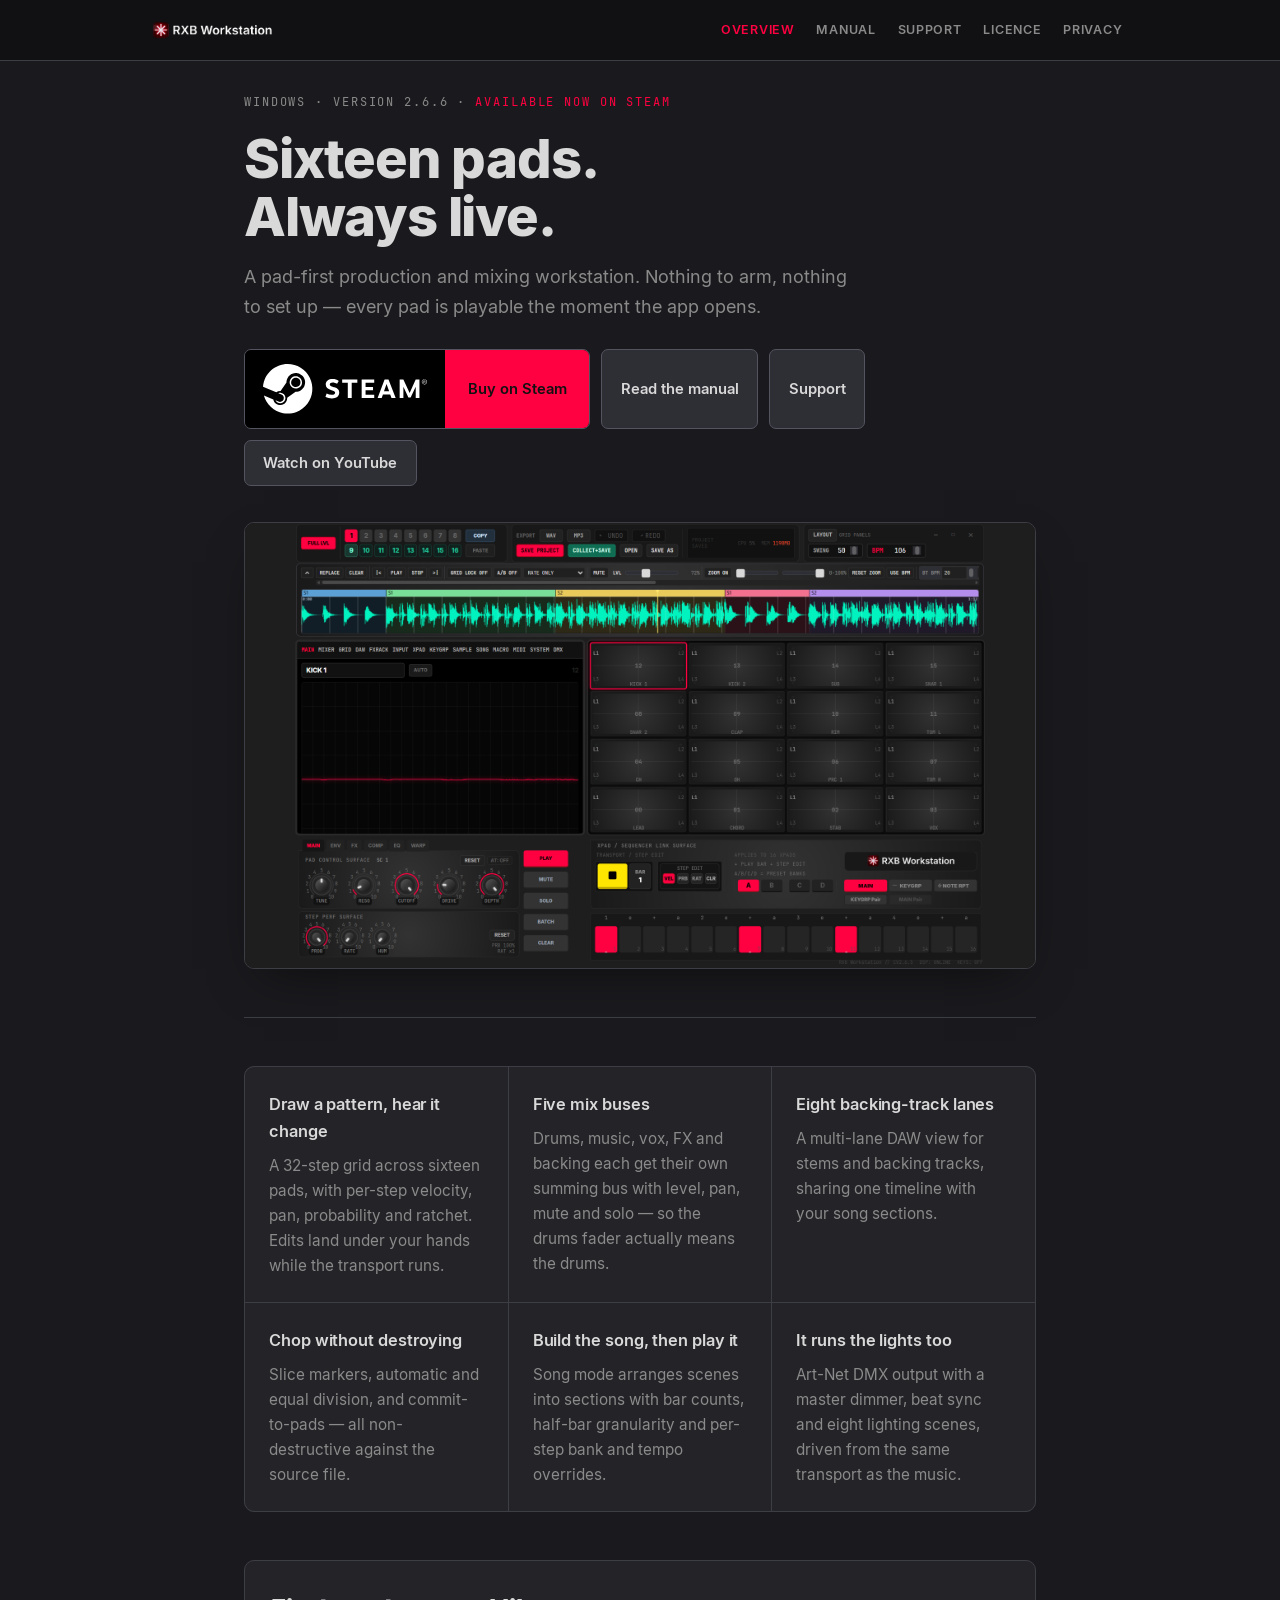
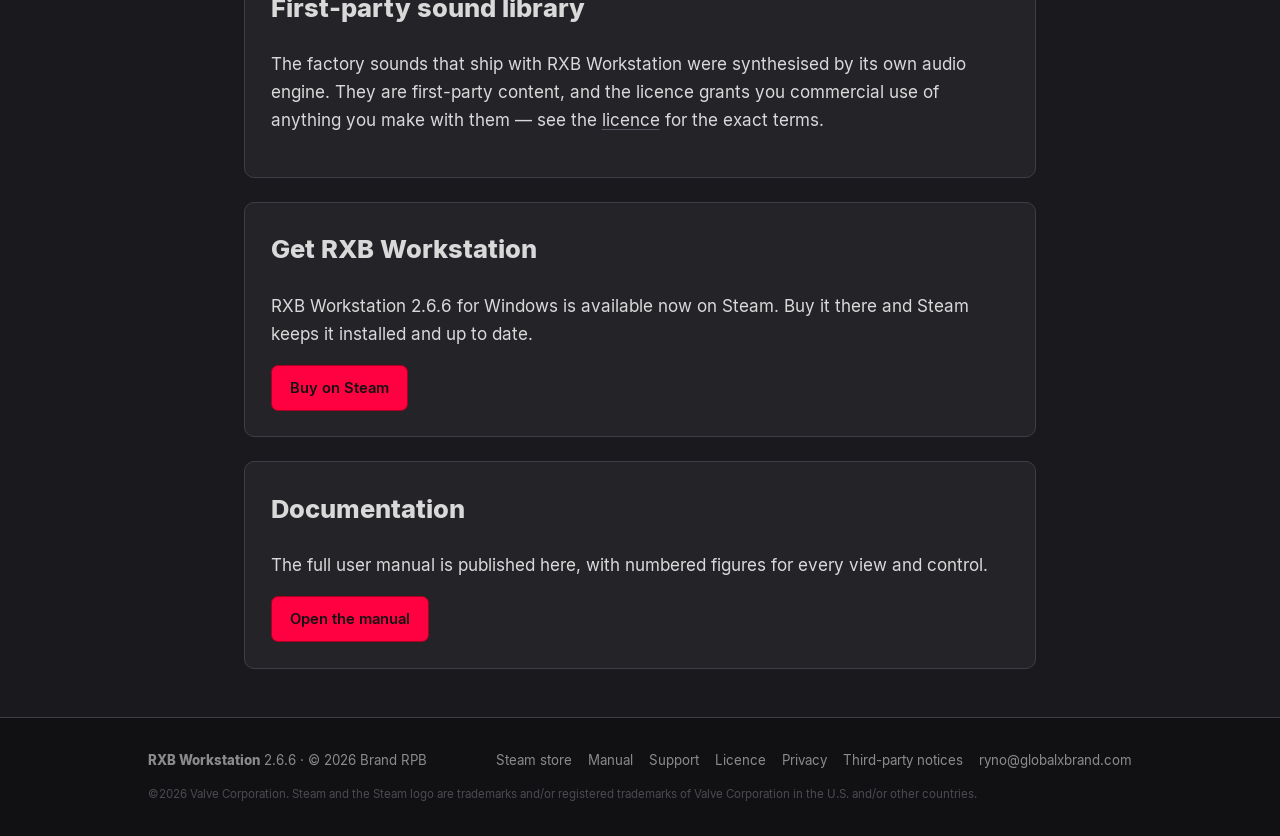
==== index.html @ 35fb04b2 "Add YouTube video link to homepage" ====
<!doctype html>
<html lang="en">
<head>
<meta charset="utf-8">
<meta name="viewport" content="width=device-width, initial-scale=1">
<title>RXB Workstation - pad-first beat production, mixing and performance</title>
<meta name="description" content="RXB Workstation is a pad-first production and mixing workstation for Windows: sixteen live pads, five mix buses, eight backing-track lanes, song mode and Art-Net lighting.">
<meta name="color-scheme" content="dark">
<meta property="og:title" content="RXB Workstation - pad-first beat production, mixing and performance">
<meta property="og:description" content="RXB Workstation is a pad-first production and mixing workstation for Windows: sixteen live pads, five mix buses, eight backing-track lanes, song mode and Art-Net lighting.">
<meta property="og:type" content="website">
<link rel="icon" href="assets/img/icon.png">
<link rel="stylesheet" href="assets/css/site.css?v=4541f39d7f">
</head>
<body>
<a class="skip" href="#main">Skip to content</a>
<header class="site-head">
  <div class="wrap head-inner">
    <a class="brand" href="./">
      <img src="assets/img/logo-white.png" alt="RXB Workstation" height="26">
    </a>
    <nav class="site-nav" aria-label="Main"><a href="./" class="is-active">Overview</a><a href="manual/">Manual</a><a href="support/">Support</a><a href="eula/">Licence</a><a href="privacy/">Privacy</a></nav>
  </div>
</header>
<main id="main" class="wrap">


<section class="hero">
  <p class="kicker">Windows &middot; Version 2.6.6 &middot; <a href="https://store.steampowered.com/app/5157640/RXB_Workstation/">Available now on Steam</a></p>
  <h1>Sixteen pads.<br>Always live.</h1>
  <p class="lede">A pad-first production and mixing workstation. Nothing to arm, nothing to set up &mdash; every pad is playable the moment the app opens.</p>
  <p class="cta-row">
    <a class="steam-buy" href="https://store.steampowered.com/app/5157640/RXB_Workstation/">
      <span class="steam-buy__logo"><img src="assets/img/steam-logo-white.svg" width="164" height="50" alt=""></span>
      <span class="steam-buy__label">Buy on Steam</span>
    </a>
    <a class="btn" href="manual/">Read the manual</a>
    <a class="btn" href="support/">Support</a>
    <a class="btn" href="https://youtu.be/3pBZtnB1dpY">Watch on YouTube</a>
  </p>
  <p class="hero-shot">
    <img src="assets/img/hero.png" width="1920" height="1080" loading="eager"
      alt="The full RXB Workstation workspace with a project loaded and the transport running: a backing-track waveform with coloured song-section bands, the 4x4 pad grid, the pad control surface, and the 16-step sequencer strip.">
  </p>
</section>

<section class="grid-3">
  <article>
    <h2>Draw a pattern, hear it change</h2>
    <p>A 32-step grid across sixteen pads, with per-step velocity, pan, probability and ratchet. Edits land under your hands while the transport runs.</p>
  </article>
  <article>
    <h2>Five mix buses</h2>
    <p>Drums, music, vox, FX and backing each get their own summing bus with level, pan, mute and solo &mdash; so the drums fader actually means the drums.</p>
  </article>
  <article>
    <h2>Eight backing-track lanes</h2>
    <p>A multi-lane DAW view for stems and backing tracks, sharing one timeline with your song sections.</p>
  </article>
  <article>
    <h2>Chop without destroying</h2>
    <p>Slice markers, automatic and equal division, and commit-to-pads &mdash; all non-destructive against the source file.</p>
  </article>
  <article>
    <h2>Build the song, then play it</h2>
    <p>Song mode arranges scenes into sections with bar counts, half-bar granularity and per-step bank and tempo overrides.</p>
  </article>
  <article>
    <h2>It runs the lights too</h2>
    <p>Art-Net DMX output with a master dimmer, beat sync and eight lighting scenes, driven from the same transport as the music.</p>
  </article>
</section>

<section class="panel">
  <h2>First-party sound library</h2>
  <p>The factory sounds that ship with RXB Workstation were synthesised by its own audio engine. They are first-party content, and the licence grants you commercial use of anything you make with them &mdash; see the <a href="eula/">licence</a> for the exact terms.</p>
</section>

<section class="panel panel--buy">
  <h2>Get RXB Workstation</h2>
  <p>RXB Workstation 2.6.6 for Windows is available now on Steam. Buy it there and Steam keeps it installed and up to date.</p>
  <p class="cta-row"><a class="btn btn--primary" href="https://store.steampowered.com/app/5157640/RXB_Workstation/">Buy on Steam</a></p>
</section>

<section class="panel">
  <h2>Documentation</h2>
  <p>The full user manual is published here, with numbered figures for every view and control.</p>
  <p class="cta-row"><a class="btn btn--primary" href="manual/">Open the manual</a></p>
</section>

</main>
<footer class="site-foot">
  <div class="wrap foot-inner">
    <p><strong>RXB Workstation</strong> 2.6.6 &middot; &copy; 2026 Brand RPB</p>
    <nav aria-label="Footer">
      <a href="https://store.steampowered.com/app/5157640/RXB_Workstation/">Steam store</a>
      <a href="manual/">Manual</a>
      <a href="support/">Support</a>
      <a href="eula/">Licence</a>
      <a href="privacy/">Privacy</a>
      <a href="licenses/">Third-party notices</a>
      <a href="mailto:ryno@globalxbrand.com">ryno@globalxbrand.com</a>
    </nav>
    <p class="foot-legal">&copy;2026 Valve Corporation. Steam and the Steam logo are trademarks and/or registered trademarks of Valve Corporation in the U.S. and/or other countries.</p>
  </div>
</footer>
</body>
</html>
---- assets/css/site.css ----
/* RXB Workstation - site styles.
   Colour tokens and type stack are taken from BRAND_GUIDELINES.md. Semantic
   accents (transport yellow, KEYGRP mint) are deliberately NOT used here: the
   guidelines reserve them for specific in-app meanings, and using them as web
   decoration would break that discipline. */

@font-face{font-family:'Inter';src:url('../fonts/Inter-Regular.ttf') format('truetype');font-weight:400;font-display:swap}
@font-face{font-family:'Inter';src:url('../fonts/Inter-SemiBold.ttf') format('truetype');font-weight:600;font-display:swap}
@font-face{font-family:'Inter';src:url('../fonts/Inter-ExtraBold.ttf') format('truetype');font-weight:800;font-display:swap}
@font-face{font-family:'JetBrains Mono';src:url('../fonts/JetBrainsMono-Regular.ttf') format('truetype');font-weight:400;font-display:swap}

:root{
  --accent:#FF0040; --accent-dim:#AA0020;
  --nav:#111113; --base:#1A1A1E; --panel:#232328; --widget:#2E2E35; --hover:#3A3A42;
  --text:#D9D9D9; --text-2:#8A8A8A; --text-off:#4A4A52; --on-accent:#111113;
  --line:#3D3D45; --line-strong:#545460;
  --ui:'Inter',-apple-system,BlinkMacSystemFont,'Segoe UI',Roboto,Helvetica,Arial,sans-serif;
  --mono:'JetBrains Mono','Cascadia Code','Fira Code','SF Mono',Menlo,Consolas,'Liberation Mono','Courier New',monospace;
  --maxw:52rem;
}
*{box-sizing:border-box}
html{-webkit-text-size-adjust:100%}
body{margin:0;background:var(--base);color:var(--text);font-family:var(--ui);
  font-size:17px;line-height:1.65;overflow-wrap:break-word}
img{max-width:100%;height:auto}
a{color:var(--text);text-decoration-color:var(--line-strong);text-underline-offset:3px}
a:hover{color:#fff;text-decoration-color:var(--accent)}
code{font-family:var(--mono);font-size:.88em;background:var(--widget);
  border:1px solid var(--line);border-radius:4px;padding:.08em .34em;
  overflow-wrap:anywhere}
pre{background:var(--nav);border:1px solid var(--line);border-radius:8px;
  padding:1rem;overflow-x:auto}
pre code{background:none;border:0;padding:0;font-size:.82em;line-height:1.55}
pre.plain{white-space:pre-wrap;font-family:var(--mono);font-size:.78rem;color:var(--text-2)}
hr{border:0;border-top:1px solid var(--line);margin:2.5rem 0}
blockquote{margin:1.25rem 0;padding:.35rem 0 .35rem 1.1rem;border-left:3px solid var(--line-strong);color:var(--text-2)}
.skip{position:absolute;left:-9999px}
.skip:focus{left:1rem;top:1rem;background:var(--accent);color:var(--on-accent);padding:.6rem 1rem;z-index:20;border-radius:6px}
.muted{color:var(--text-2)}

.wrap{max-width:var(--maxw);margin:0 auto;padding:0 1.25rem}
.wrap--wide{max-width:64rem}

/* header */
.site-head{position:sticky;top:0;z-index:10;background:var(--nav);
  border-bottom:1px solid var(--line)}
.head-inner{display:flex;align-items:center;justify-content:space-between;
  gap:1rem;min-height:60px;max-width:64rem}
.brand{display:flex;align-items:center;text-decoration:none;flex:0 0 auto}
/* The generic img{height:auto} rule above outranks the HTML height
   attribute, so the wordmark must be sized in CSS or it renders at its
   natural width and pushes the nav into a column. */
.brand img{display:block;height:26px;width:auto;max-width:none}
.site-nav{display:flex;flex-wrap:wrap;gap:.15rem}
.site-nav a{font-size:.78rem;font-weight:600;letter-spacing:.06em;
  text-transform:uppercase;color:var(--text-2);text-decoration:none;
  padding:.45rem .6rem;border-radius:5px}
.site-nav a:hover{color:var(--text);background:var(--widget)}
.site-nav a.is-active{color:var(--accent)}

main{padding:2.5rem 0 4rem}

/* hero */
.hero{padding:2rem 0 3rem;border-bottom:1px solid var(--line);margin-bottom:3rem}
.kicker a{color:var(--accent);text-decoration:none}
.kicker a:hover{text-decoration:underline}
.kicker{font-family:var(--mono);font-size:.74rem;letter-spacing:.16em;
  text-transform:uppercase;color:var(--text-2);margin:0 0 1rem}
h1{font-weight:800;letter-spacing:-.022em;line-height:1.08;margin:0 0 1rem;
  font-size:clamp(2.1rem,6vw,3.4rem)}
.lede{font-size:1.12rem;color:var(--text-2);max-width:38rem;margin:0 0 1.75rem}
.cta-row{display:flex;flex-wrap:wrap;gap:.7rem;margin:0;align-items:stretch}
/* Buy on Steam: one link, two segments. The logo segment keeps Valve's
   minimums - 50px tall, clear space of at least the locomotive-crank
   diameter (~12.5px at this size) on every side, white on black - and the
   words sit in their own segment, outside that clear space. */
.steam-buy{display:inline-flex;align-items:stretch;border:1px solid var(--line-strong);
  border-radius:7px;overflow:hidden;text-decoration:none}
.steam-buy__logo{display:flex;align-items:center;padding:14px 18px;background:#000;line-height:0}
.steam-buy__logo img{display:block;height:50px;width:auto;max-width:none}
.steam-buy__label{display:flex;align-items:center;justify-content:center;padding:0 1.4rem;
  background:var(--accent);color:var(--on-accent);font-weight:600;font-size:.92rem}
.steam-buy:hover .steam-buy__label{background:#ff2457}
.steam-buy:hover{border-color:var(--text-2)}
.steam-buy:focus-visible{outline:2px solid var(--accent);outline-offset:2px}
.btn{display:inline-flex;align-items:center;justify-content:center;text-align:center;padding:.62rem 1.15rem;border-radius:7px;
  border:1px solid var(--line-strong);background:var(--widget);color:var(--text);
  font-weight:600;font-size:.92rem;text-decoration:none}
.btn:hover{background:var(--hover);color:#fff}
.btn--primary{background:var(--accent);border-color:var(--accent-dim);color:var(--on-accent)}
.btn--primary:hover{background:#ff2457;color:var(--on-accent)}
.hero-shot{margin:2.25rem 0 0}
.hero-shot img{display:block;width:100%;height:auto;border:1px solid var(--line);
  border-radius:10px;box-shadow:0 20px 48px -20px rgba(0,0,0,.55)}

/* cards */
.grid-3{display:grid;gap:1px;background:var(--line);border:1px solid var(--line);
  border-radius:10px;overflow:hidden;grid-template-columns:repeat(auto-fit,minmax(15rem,1fr));
  margin-bottom:3rem}
.grid-3 article{background:var(--panel);padding:1.5rem}
.grid-3 h2{font-size:1.02rem;margin:0 0 .5rem;font-weight:600;letter-spacing:-.005em}
.grid-3 p{margin:0;color:var(--text-2);font-size:.95rem}

.panel{background:var(--panel);border:1px solid var(--line);border-radius:10px;
  padding:1.6rem;margin-bottom:1.5rem}
.panel h2{margin-top:0}
.panel--contact .mail{font-family:var(--mono);font-size:1.02rem;color:var(--accent)}

/* documents */
.doc h1{font-size:clamp(1.8rem,4.6vw,2.5rem);margin-bottom:.6rem}
.doc h2{font-size:1.32rem;font-weight:600;letter-spacing:-.008em;
  margin:2.6rem 0 .8rem;padding-bottom:.4rem;border-bottom:1px solid var(--line)}
.doc h3{font-size:1.08rem;font-weight:600;margin:2rem 0 .55rem}
.doc h4{font-size:.96rem;font-weight:600;margin:1.5rem 0 .45rem;color:var(--text-2)}
.doc p,.doc li{color:var(--text)}
.doc ul,.doc ol{padding-left:1.3rem}
.doc li{margin:.3rem 0}
.doc--manual h2{color:var(--accent)}
.anchor{margin-left:.45rem;color:var(--text-off);text-decoration:none;
  font-weight:400;opacity:0;transition:opacity .12s}
h2:hover .anchor,h3:hover .anchor{opacity:1}

/* on-this-page */
.toc{background:var(--panel);border:1px solid var(--line);border-radius:10px;
  padding:1.1rem 1.3rem;margin:0 0 2.5rem}
.toc__title{font-family:var(--mono);font-size:.7rem;letter-spacing:.14em;
  text-transform:uppercase;color:var(--text-2);margin:0 0 .6rem}
.toc ol{margin:0;padding:0;list-style:none;columns:2;column-gap:2rem}
.toc li{margin:.16rem 0;font-size:.87rem;break-inside:avoid}
.toc a{color:var(--text-2);text-decoration:none}
.toc a:hover{color:var(--accent)}
@media (max-width:34rem){.toc ol{columns:1}}

/* tables */
.table-wrap{overflow-x:auto;margin:1.2rem 0;border:1px solid var(--line);border-radius:8px}
table{border-collapse:collapse;width:100%;font-size:.9rem}
th{background:var(--accent);color:var(--on-accent);text-align:left;
  padding:.6rem .8rem;font-weight:600;white-space:nowrap}
td{padding:.55rem .8rem;border-top:1px solid var(--line);vertical-align:top}
tbody tr:nth-child(even){background:rgba(255,255,255,.022)}

/* callouts */
.callout{display:grid;grid-template-columns:auto 1fr;gap:.9rem;align-items:start;
  border:1px solid var(--line);border-left-width:3px;border-radius:8px;
  background:var(--panel);padding:.95rem 1.1rem;margin:1.4rem 0}
.callout__label{font-family:var(--mono);font-size:.66rem;letter-spacing:.13em;
  text-transform:uppercase;margin:.18rem 0 0;white-space:nowrap;font-weight:700}
.callout__body p{margin:0;font-size:.95rem}
.callout--tip{border-left-color:#4CAF6E}
.callout--tip .callout__label{color:#4CAF6E}
.callout--important{border-left-color:#FF8C00}
.callout--important .callout__label{color:#FF8C00}
.callout--warning{border-left-color:var(--accent)}
.callout--warning .callout__label{color:var(--accent)}
.callout--note{border-left-color:var(--line-strong)}
.callout--note .callout__label{color:var(--text-2)}
@media (max-width:34rem){.callout{grid-template-columns:1fr;gap:.4rem}}

/* figures */
.fig{margin:1.8rem 0;padding:0}
.fig img{display:block;width:100%;border:1px solid var(--line);border-radius:8px;
  background:var(--nav)}
.fig figcaption{margin-top:.6rem;font-size:.83rem;color:var(--text-2);text-align:center}
.fig figcaption strong{color:var(--text);font-weight:600}
.fig--missing figcaption{text-align:left;color:var(--text-off);font-style:italic}

/* footer */
.site-foot{border-top:1px solid var(--line);background:var(--nav);padding:2rem 0;
  margin-top:3rem}
.foot-inner{display:flex;flex-wrap:wrap;gap:.8rem 2rem;align-items:center;
  justify-content:space-between;max-width:64rem}
.site-foot p{margin:0;font-size:.83rem;color:var(--text-2)}
.site-foot .foot-legal{flex-basis:100%;font-size:.72rem;color:var(--text-off)}
.site-foot nav{display:flex;flex-wrap:wrap;gap:1rem}
.site-foot a{font-size:.83rem;color:var(--text-2);text-decoration:none}
.site-foot a:hover{color:var(--accent)}
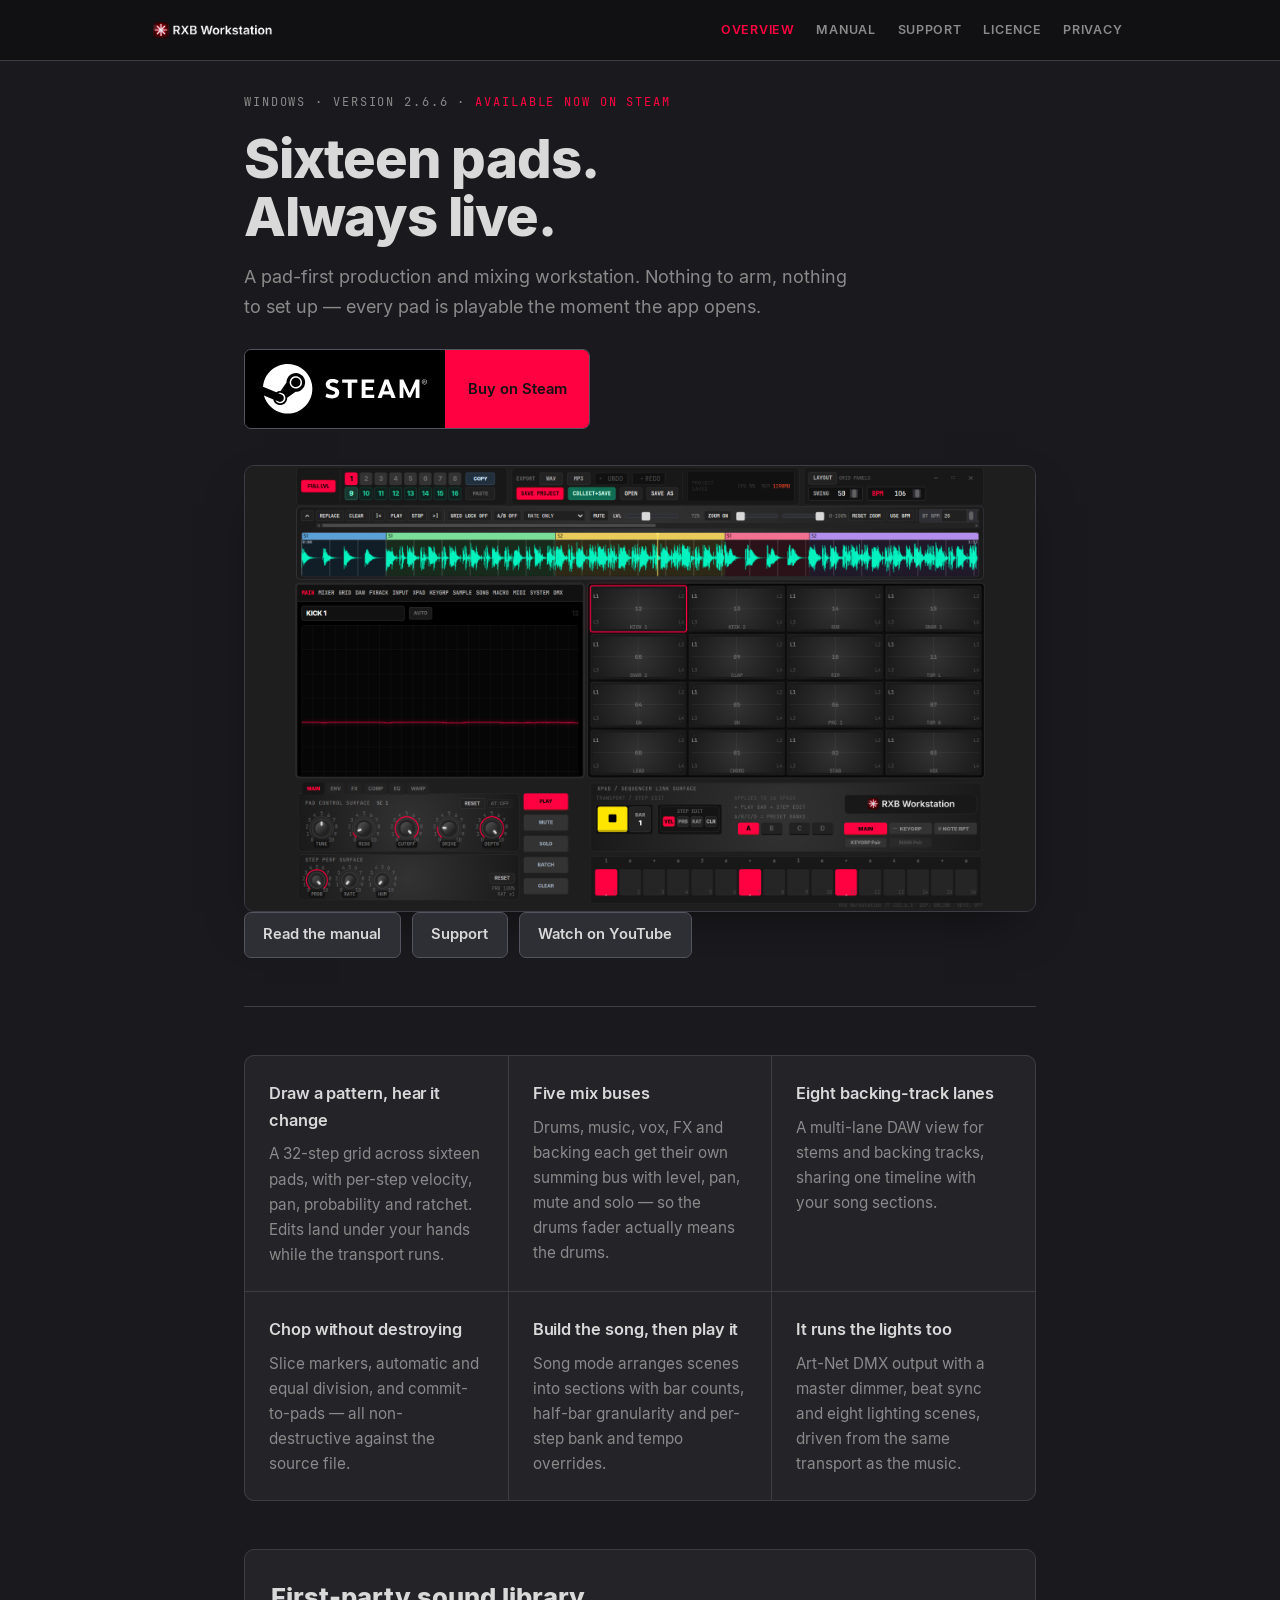
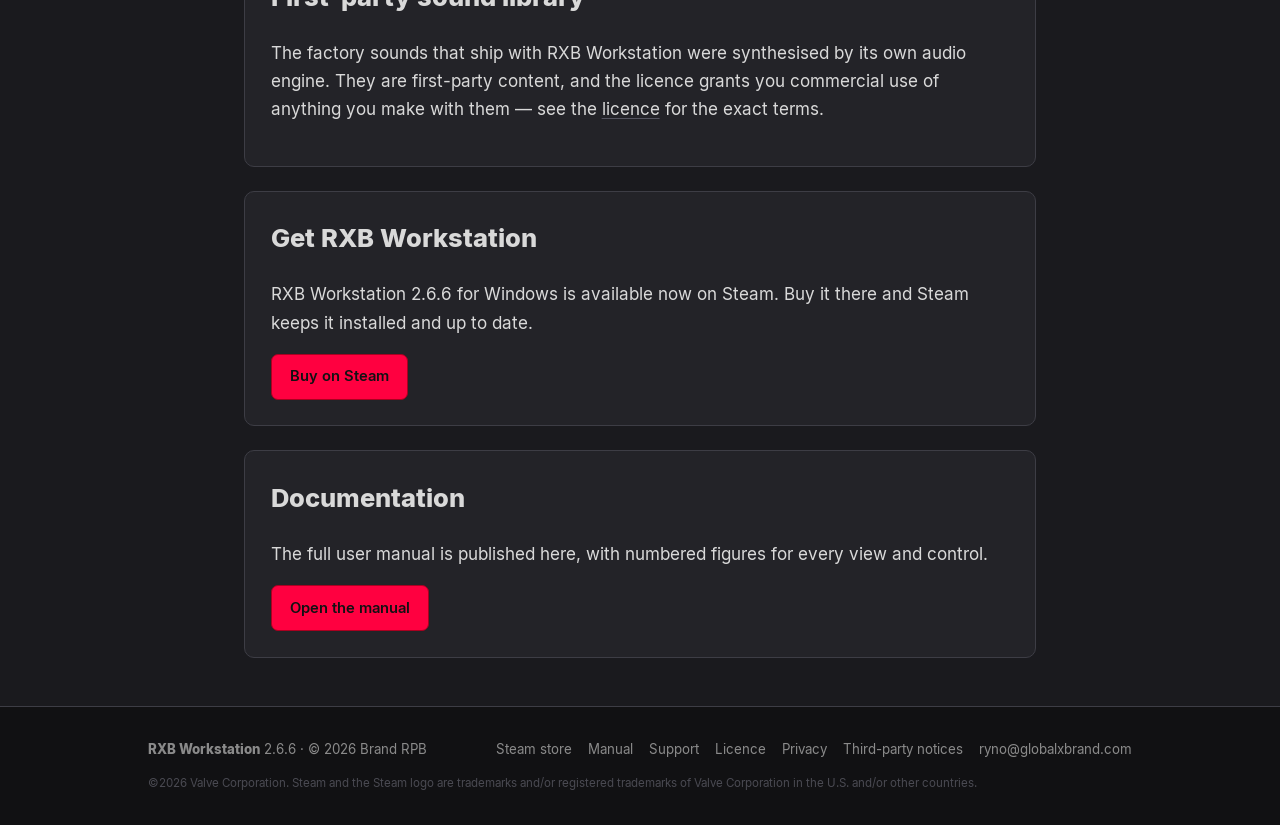
==== commit 9b126696: "Move secondary homepage buttons below hero image" ====
--- a/index.html
+++ b/index.html
@@ -34,13 +34,15 @@
       <span class="steam-buy__logo"><img src="assets/img/steam-logo-white.svg" width="164" height="50" alt=""></span>
       <span class="steam-buy__label">Buy on Steam</span>
     </a>
-    <a class="btn" href="manual/">Read the manual</a>
-    <a class="btn" href="support/">Support</a>
-    <a class="btn" href="https://youtu.be/3pBZtnB1dpY">Watch on YouTube</a>
   </p>
   <p class="hero-shot">
     <img src="assets/img/hero.png" width="1920" height="1080" loading="eager"
       alt="The full RXB Workstation workspace with a project loaded and the transport running: a backing-track waveform with coloured song-section bands, the 4x4 pad grid, the pad control surface, and the 16-step sequencer strip.">
+  </p>
+  <p class="cta-row">
+    <a class="btn" href="manual/">Read the manual</a>
+    <a class="btn" href="support/">Support</a>
+    <a class="btn" href="https://youtu.be/3pBZtnB1dpY">Watch on YouTube</a>
   </p>
 </section>
 
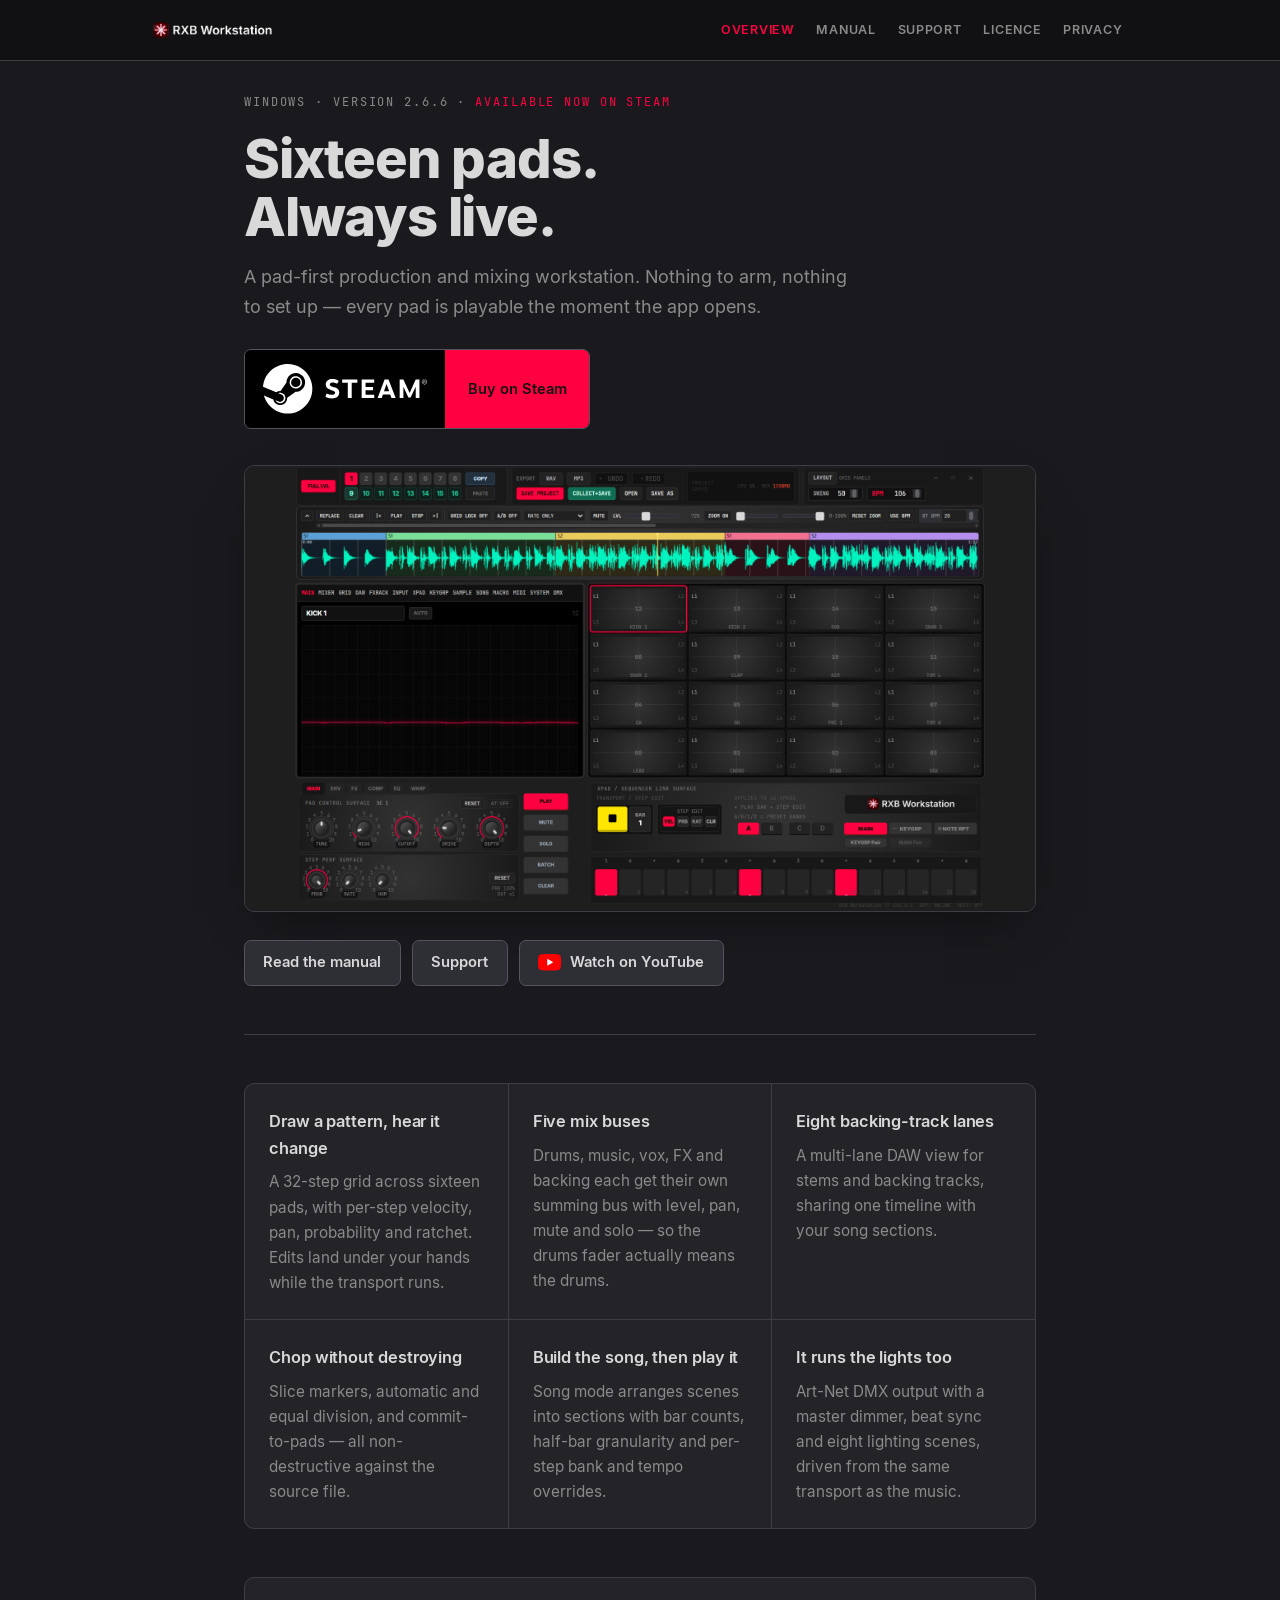
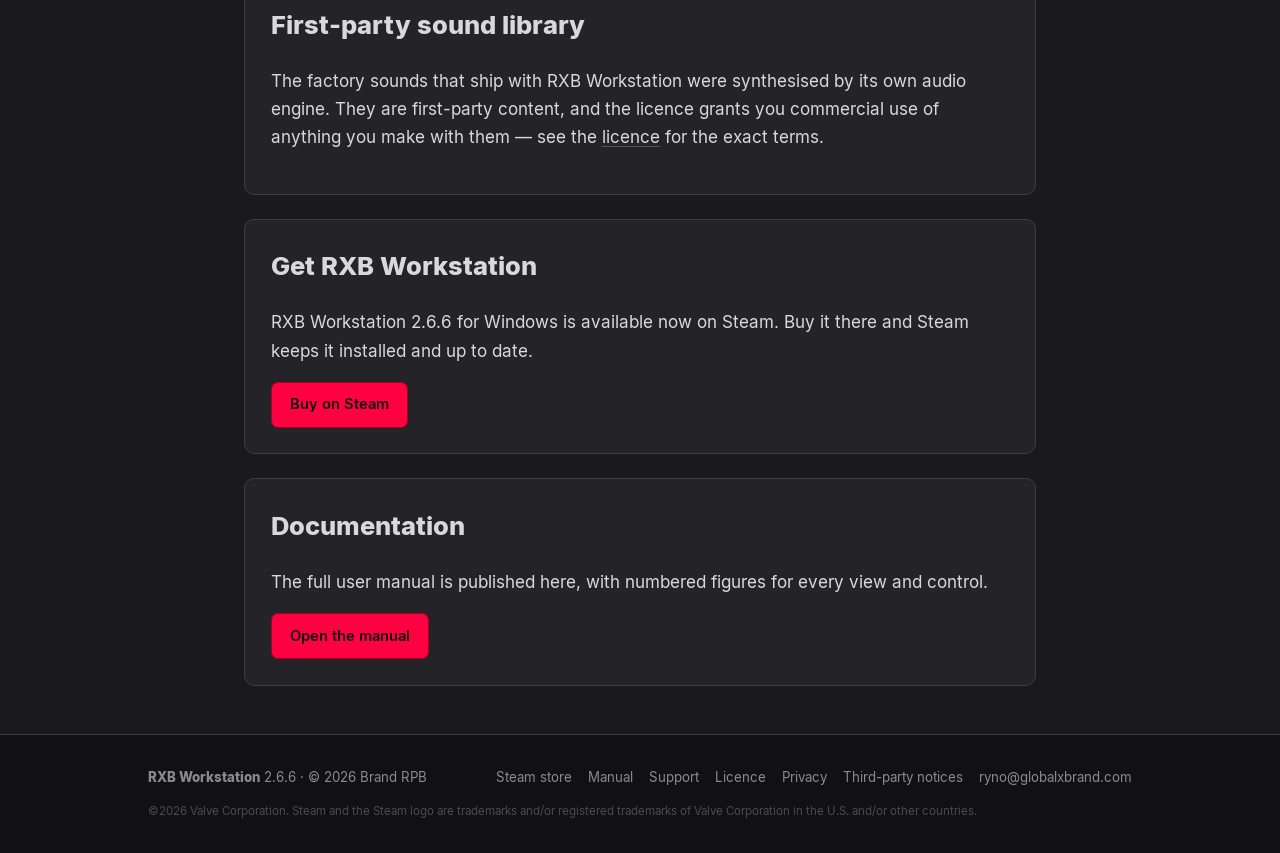
==== commit 6f2c6702: "Homepage: space buttons below hero image, add YouTube icon Add a 1.75rem gap between the hero screen" ====
--- a/index.html
+++ b/index.html
@@ -10,7 +10,7 @@
 <meta property="og:description" content="RXB Workstation is a pad-first production and mixing workstation for Windows: sixteen live pads, five mix buses, eight backing-track lanes, song mode and Art-Net lighting.">
 <meta property="og:type" content="website">
 <link rel="icon" href="assets/img/icon.png">
-<link rel="stylesheet" href="assets/css/site.css?v=4541f39d7f">
+<link rel="stylesheet" href="assets/css/site.css?v=d04a3df2ea">
 </head>
 <body>
 <a class="skip" href="#main">Skip to content</a>
@@ -42,7 +42,7 @@
   <p class="cta-row">
     <a class="btn" href="manual/">Read the manual</a>
     <a class="btn" href="support/">Support</a>
-    <a class="btn" href="https://youtu.be/3pBZtnB1dpY">Watch on YouTube</a>
+    <a class="btn btn--yt" href="https://youtu.be/3pBZtnB1dpY"><svg class="yt-icon" viewBox="0 0 28 20" width="28" height="20" aria-hidden="true" focusable="false"><path fill="#FF0000" d="M27.4 3.1A3.5 3.5 0 0 0 24.9.6C22.7 0 14 0 14 0S5.3 0 3.1.6A3.5 3.5 0 0 0 .6 3.1C0 5.3 0 10 0 10s0 4.7.6 6.9a3.5 3.5 0 0 0 2.5 2.5C5.3 20 14 20 14 20s8.7 0 10.9-.6a3.5 3.5 0 0 0 2.5-2.5C28 14.7 28 10 28 10s0-4.7-.6-6.9z"/><path fill="#fff" d="M11.2 14.3 18.5 10l-7.3-4.3z"/></svg>Watch on YouTube</a>
   </p>
 </section>
 
--- a/assets/css/site.css
+++ b/assets/css/site.css
@@ -89,7 +89,10 @@
 .btn:hover{background:var(--hover);color:#fff}
 .btn--primary{background:var(--accent);border-color:var(--accent-dim);color:var(--on-accent)}
 .btn--primary:hover{background:#ff2457;color:var(--on-accent)}
+.btn--yt{gap:.55rem}
+.yt-icon{display:block;flex:none;width:1.45rem;height:auto}
 .hero-shot{margin:2.25rem 0 0}
+.hero-shot + .cta-row{margin-top:1.75rem}
 .hero-shot img{display:block;width:100%;height:auto;border:1px solid var(--line);
   border-radius:10px;box-shadow:0 20px 48px -20px rgba(0,0,0,.55)}
 
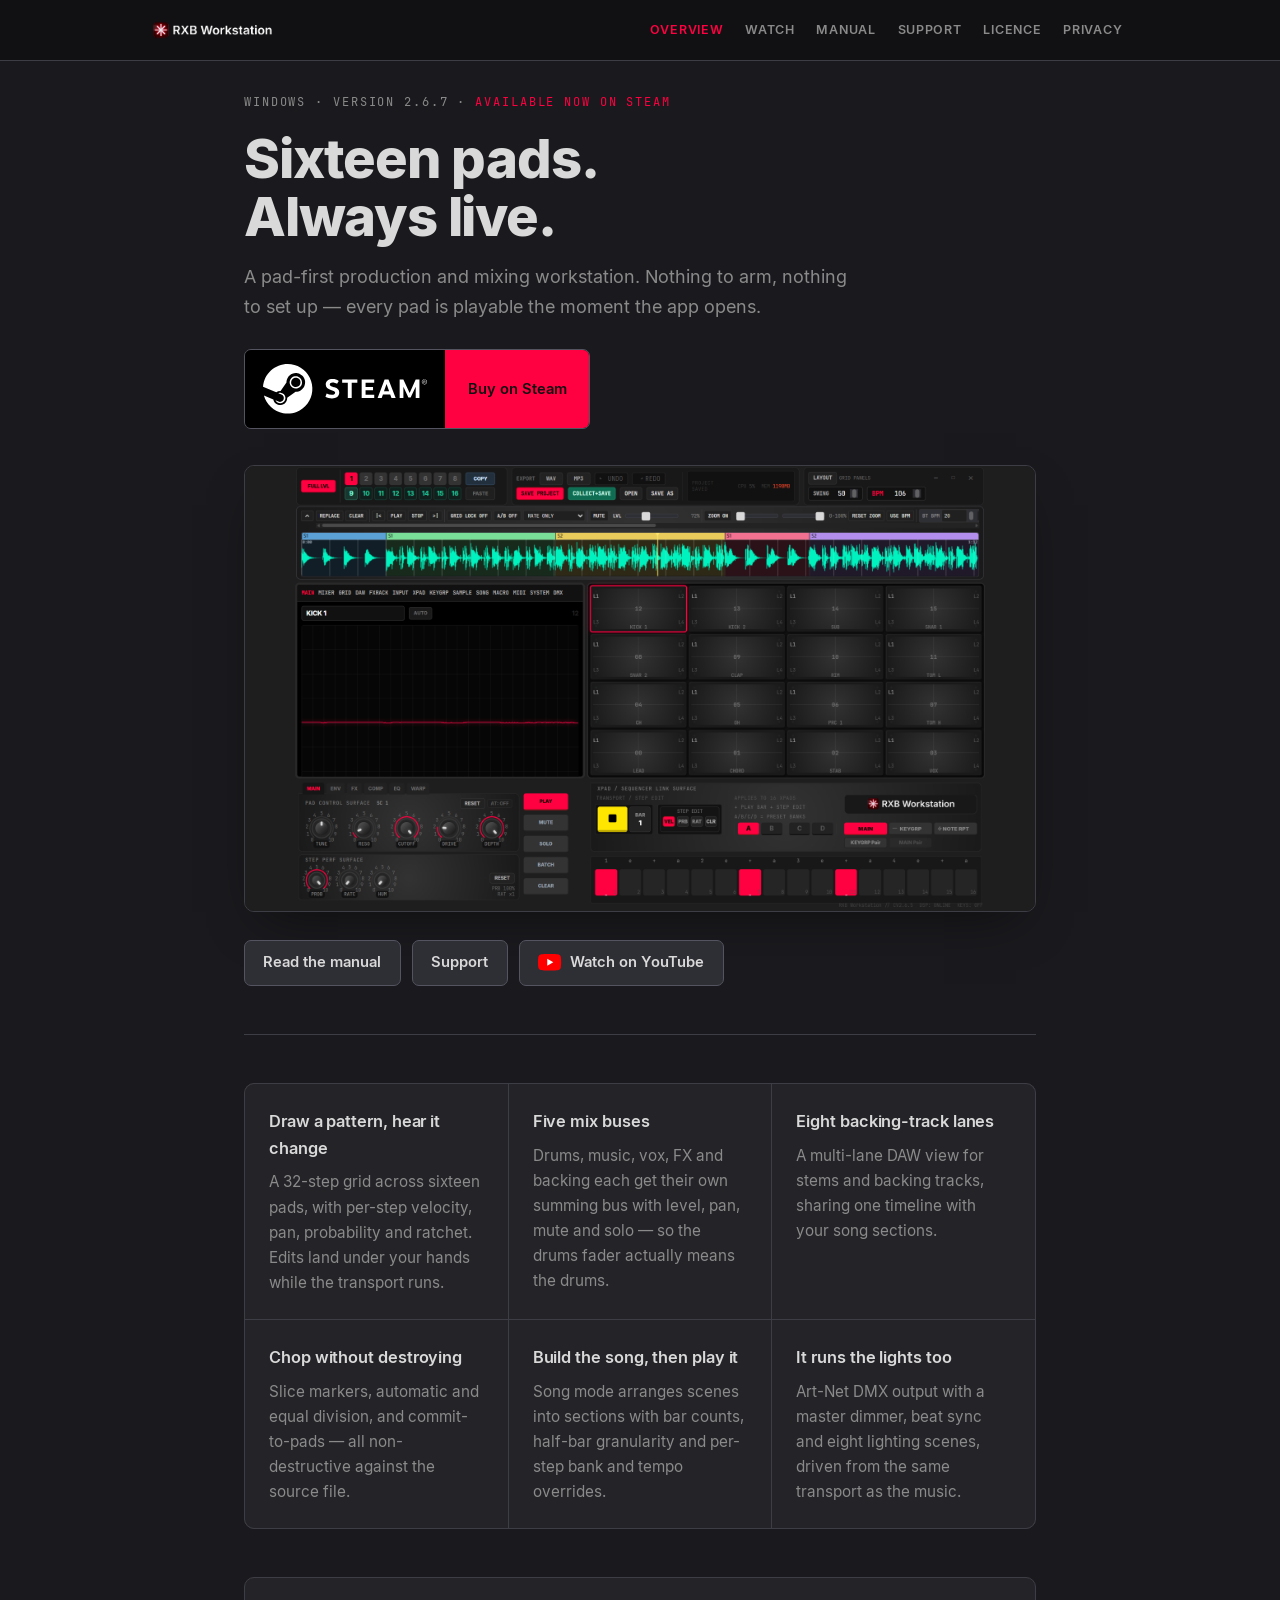
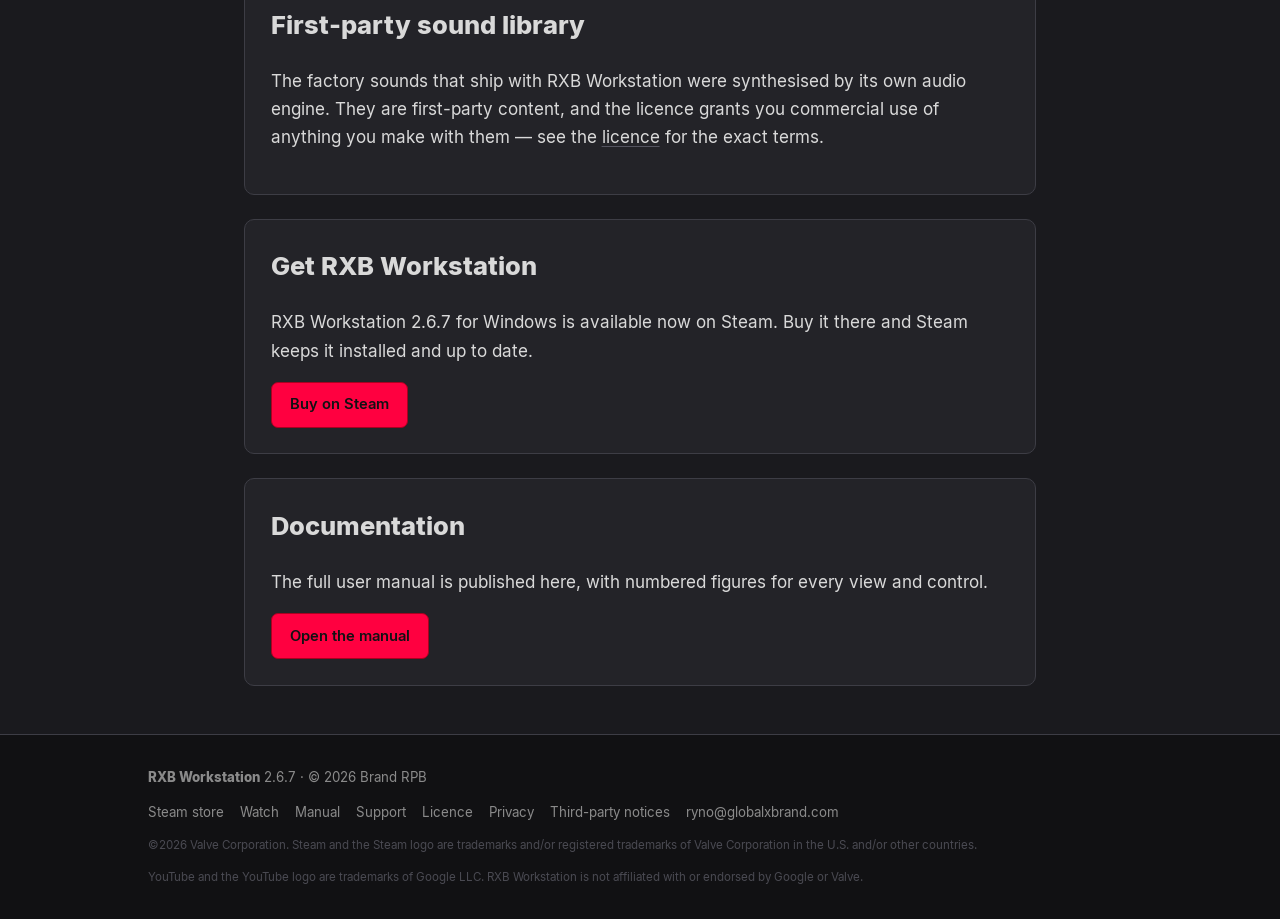
==== commit 0c33d47f: "Website for 2.6.7: Watch page with Films 01-04, manual 2.6.7 sections, version bump - New Watch page" ====
--- a/index.html
+++ b/index.html
@@ -10,7 +10,7 @@
 <meta property="og:description" content="RXB Workstation is a pad-first production and mixing workstation for Windows: sixteen live pads, five mix buses, eight backing-track lanes, song mode and Art-Net lighting.">
 <meta property="og:type" content="website">
 <link rel="icon" href="assets/img/icon.png">
-<link rel="stylesheet" href="assets/css/site.css?v=d04a3df2ea">
+<link rel="stylesheet" href="assets/css/site.css?v=86a3a8f6db">
 </head>
 <body>
 <a class="skip" href="#main">Skip to content</a>
@@ -19,14 +19,14 @@
     <a class="brand" href="./">
       <img src="assets/img/logo-white.png" alt="RXB Workstation" height="26">
     </a>
-    <nav class="site-nav" aria-label="Main"><a href="./" class="is-active">Overview</a><a href="manual/">Manual</a><a href="support/">Support</a><a href="eula/">Licence</a><a href="privacy/">Privacy</a></nav>
+    <nav class="site-nav" aria-label="Main"><a href="./" class="is-active">Overview</a><a href="watch/">Watch</a><a href="manual/">Manual</a><a href="support/">Support</a><a href="eula/">Licence</a><a href="privacy/">Privacy</a></nav>
   </div>
 </header>
 <main id="main" class="wrap">
 
 
 <section class="hero">
-  <p class="kicker">Windows &middot; Version 2.6.6 &middot; <a href="https://store.steampowered.com/app/5157640/RXB_Workstation/">Available now on Steam</a></p>
+  <p class="kicker">Windows &middot; Version 2.6.7 &middot; <a href="https://store.steampowered.com/app/5157640/RXB_Workstation/">Available now on Steam</a></p>
   <h1>Sixteen pads.<br>Always live.</h1>
   <p class="lede">A pad-first production and mixing workstation. Nothing to arm, nothing to set up &mdash; every pad is playable the moment the app opens.</p>
   <p class="cta-row">
@@ -80,7 +80,7 @@
 
 <section class="panel panel--buy">
   <h2>Get RXB Workstation</h2>
-  <p>RXB Workstation 2.6.6 for Windows is available now on Steam. Buy it there and Steam keeps it installed and up to date.</p>
+  <p>RXB Workstation 2.6.7 for Windows is available now on Steam. Buy it there and Steam keeps it installed and up to date.</p>
   <p class="cta-row"><a class="btn btn--primary" href="https://store.steampowered.com/app/5157640/RXB_Workstation/">Buy on Steam</a></p>
 </section>
 
@@ -93,9 +93,10 @@
 </main>
 <footer class="site-foot">
   <div class="wrap foot-inner">
-    <p><strong>RXB Workstation</strong> 2.6.6 &middot; &copy; 2026 Brand RPB</p>
+    <p><strong>RXB Workstation</strong> 2.6.7 &middot; &copy; 2026 Brand RPB</p>
     <nav aria-label="Footer">
       <a href="https://store.steampowered.com/app/5157640/RXB_Workstation/">Steam store</a>
+      <a href="watch/">Watch</a>
       <a href="manual/">Manual</a>
       <a href="support/">Support</a>
       <a href="eula/">Licence</a>
@@ -104,6 +105,7 @@
       <a href="mailto:ryno@globalxbrand.com">ryno@globalxbrand.com</a>
     </nav>
     <p class="foot-legal">&copy;2026 Valve Corporation. Steam and the Steam logo are trademarks and/or registered trademarks of Valve Corporation in the U.S. and/or other countries.</p>
+    <p class="foot-legal">YouTube and the YouTube logo are trademarks of Google LLC. RXB Workstation is not affiliated with or endorsed by Google or Valve.</p>
   </div>
 </footer>
 </body>
--- a/assets/css/site.css
+++ b/assets/css/site.css
@@ -57,6 +57,23 @@
   padding:.45rem .6rem;border-radius:5px}
 .site-nav a:hover{color:var(--text);background:var(--widget)}
 .site-nav a.is-active{color:var(--accent)}
+.films{display:grid;grid-template-columns:repeat(2,minmax(0,1fr));gap:2.25rem;margin:1.5rem 0 1rem;align-items:start}
+.film{margin:0}
+.film h2{margin-top:1rem}
+.films .chapters{columns:1}
+.films .video__btn{width:54px;height:54px;margin:-27px 0 0 -27px}
+@media(max-width:760px){.films{grid-template-columns:1fr;gap:2.5rem}}
+.video{position:relative;aspect-ratio:16/9;background:#000;border:1px solid var(--line);border-radius:10px;overflow:hidden}
+.video iframe,.video__play{position:absolute;inset:0;width:100%;height:100%;border:0;display:block}
+.video__play img{width:100%;height:100%;object-fit:cover;display:block}
+.video__btn{position:absolute;left:50%;top:50%;width:68px;height:68px;margin:-34px 0 0 -34px;
+  background:var(--accent) url("data:image/svg+xml,%3Csvg xmlns='http://www.w3.org/2000/svg' viewBox='0 0 68 68'%3E%3Cpath fill='white' d='M27 20l22 14-22 14z'/%3E%3C/svg%3E") center/100% 100% no-repeat;
+  border-radius:50%;box-shadow:0 2px 12px rgba(0,0,0,.5);transition:transform .12s}
+.video__play:hover .video__btn,.video__play:focus-visible .video__btn{transform:scale(1.08)}
+.video__play:focus-visible{outline:2px solid var(--accent);outline-offset:-2px}
+.chapters{list-style:none;padding:0;margin:.6rem 0 0;columns:2;column-gap:2rem}
+.chapters li{margin:.25rem 0;break-inside:avoid}
+@media(max-width:640px){.chapters{columns:1}}
 
 main{padding:2.5rem 0 4rem}
 
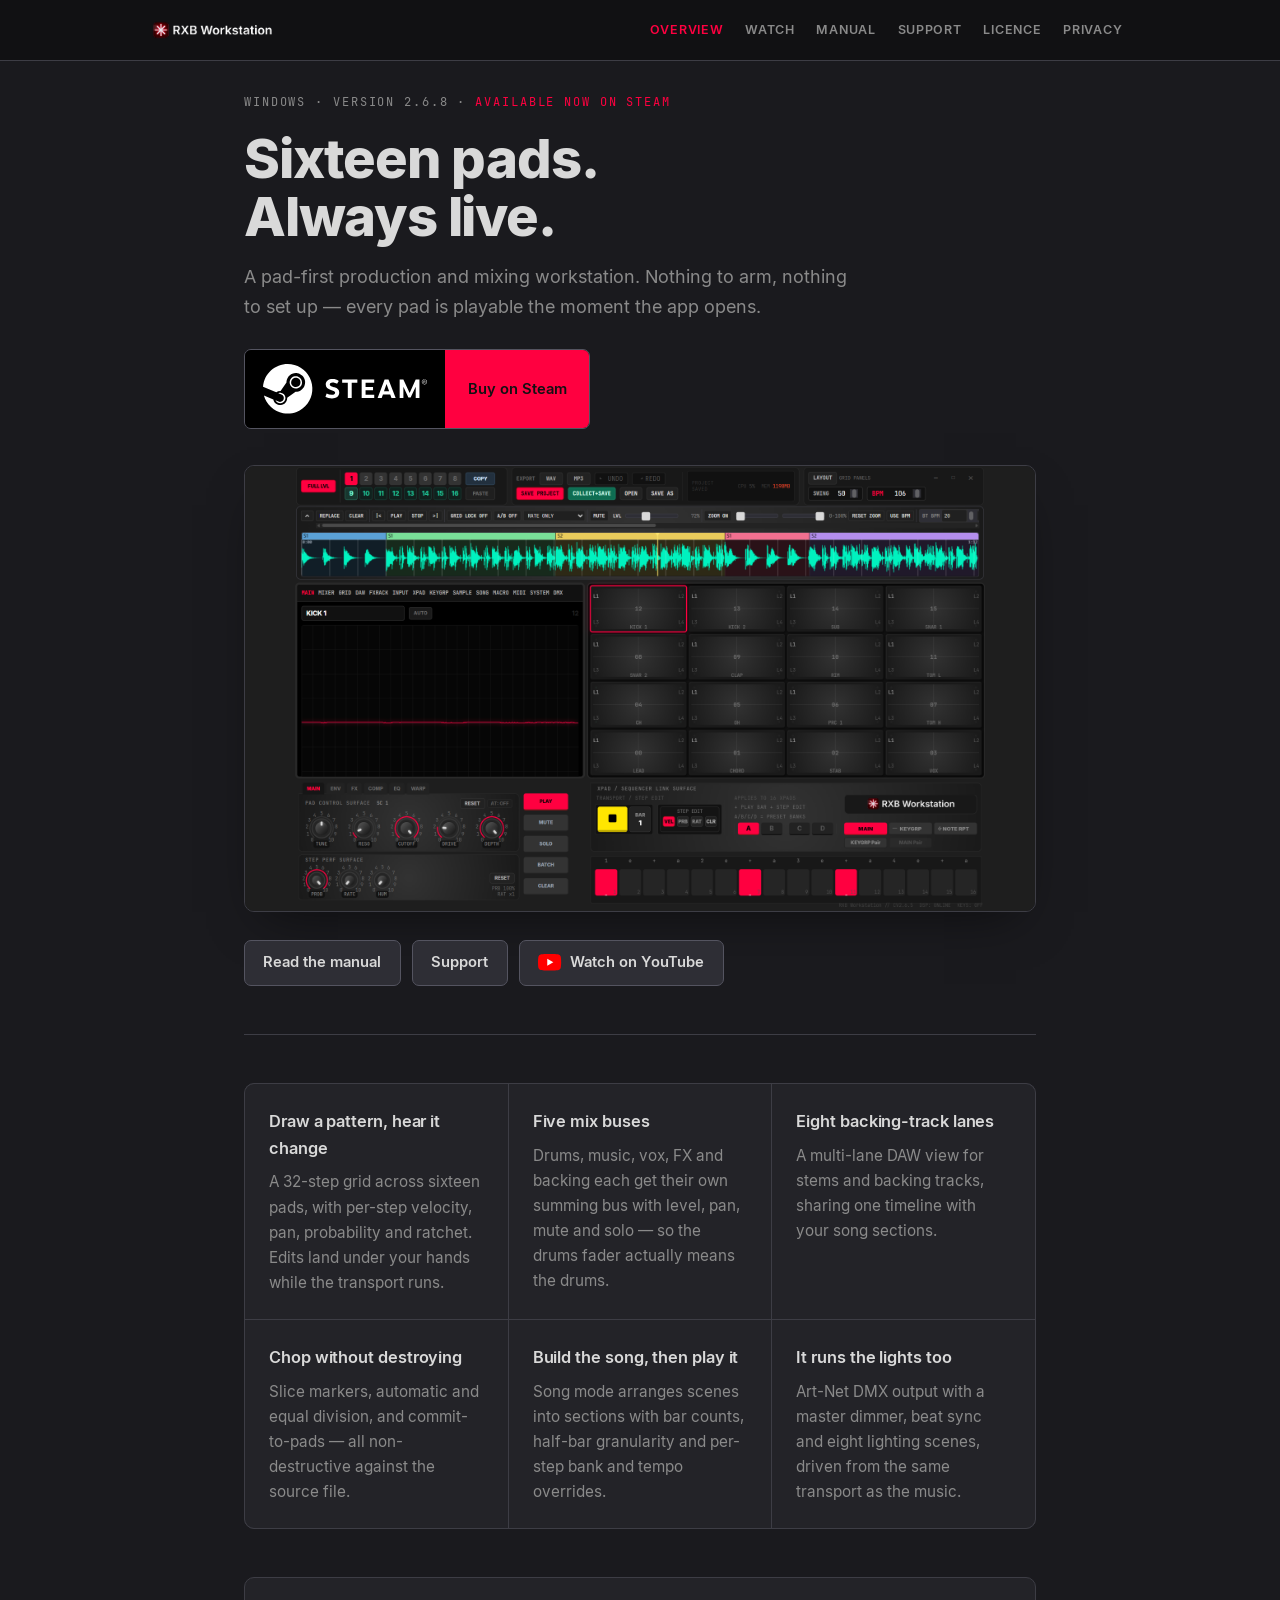
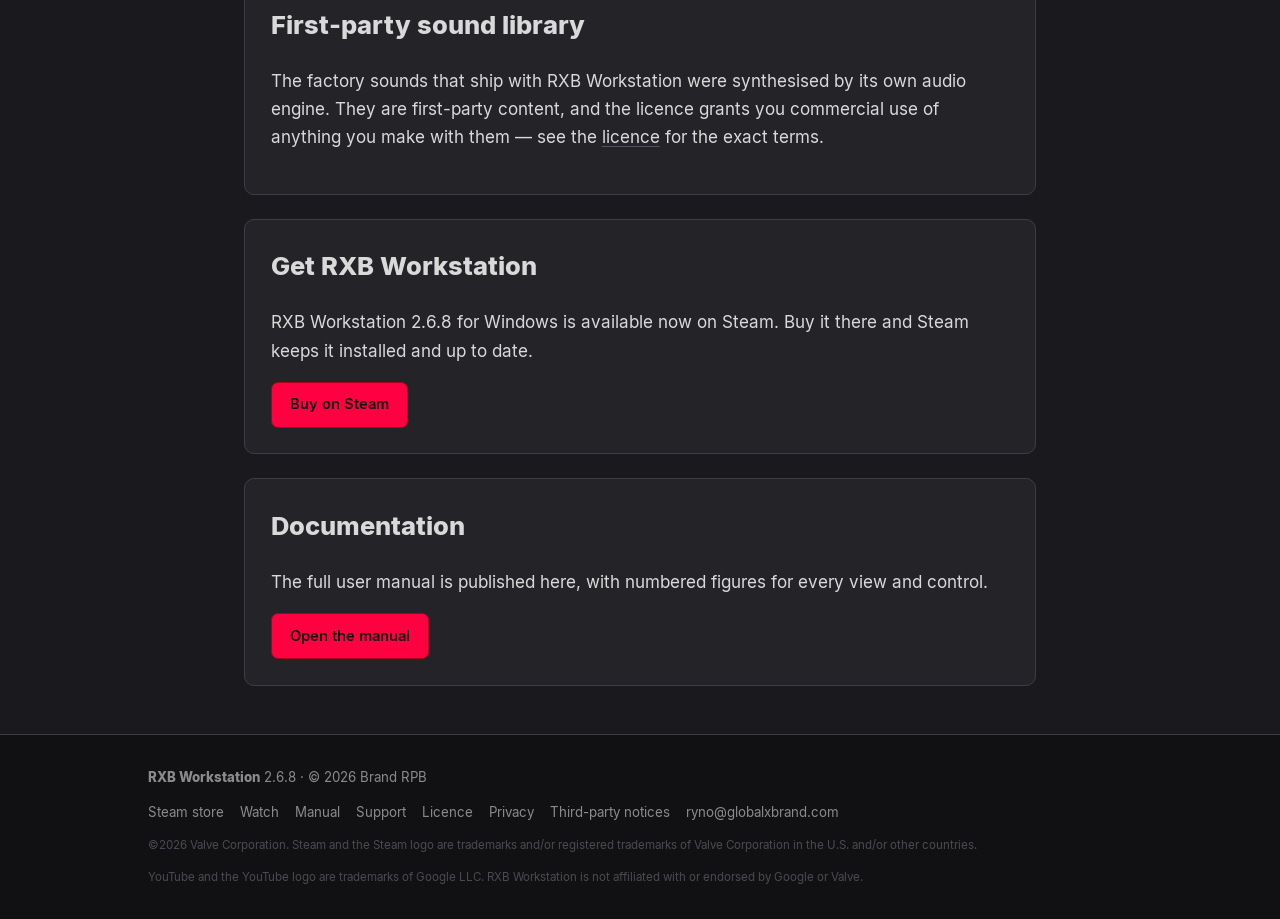
==== commit de8e377a: "Website for 2.6.8: version strings, manual body + addendum, all figures re-captured, Watch page Film" ====
--- a/index.html
+++ b/index.html
@@ -26,7 +26,7 @@
 
 
 <section class="hero">
-  <p class="kicker">Windows &middot; Version 2.6.7 &middot; <a href="https://store.steampowered.com/app/5157640/RXB_Workstation/">Available now on Steam</a></p>
+  <p class="kicker">Windows &middot; Version 2.6.8 &middot; <a href="https://store.steampowered.com/app/5157640/RXB_Workstation/">Available now on Steam</a></p>
   <h1>Sixteen pads.<br>Always live.</h1>
   <p class="lede">A pad-first production and mixing workstation. Nothing to arm, nothing to set up &mdash; every pad is playable the moment the app opens.</p>
   <p class="cta-row">
@@ -80,7 +80,7 @@
 
 <section class="panel panel--buy">
   <h2>Get RXB Workstation</h2>
-  <p>RXB Workstation 2.6.7 for Windows is available now on Steam. Buy it there and Steam keeps it installed and up to date.</p>
+  <p>RXB Workstation 2.6.8 for Windows is available now on Steam. Buy it there and Steam keeps it installed and up to date.</p>
   <p class="cta-row"><a class="btn btn--primary" href="https://store.steampowered.com/app/5157640/RXB_Workstation/">Buy on Steam</a></p>
 </section>
 
@@ -93,7 +93,7 @@
 </main>
 <footer class="site-foot">
   <div class="wrap foot-inner">
-    <p><strong>RXB Workstation</strong> 2.6.7 &middot; &copy; 2026 Brand RPB</p>
+    <p><strong>RXB Workstation</strong> 2.6.8 &middot; &copy; 2026 Brand RPB</p>
     <nav aria-label="Footer">
       <a href="https://store.steampowered.com/app/5157640/RXB_Workstation/">Steam store</a>
       <a href="watch/">Watch</a>
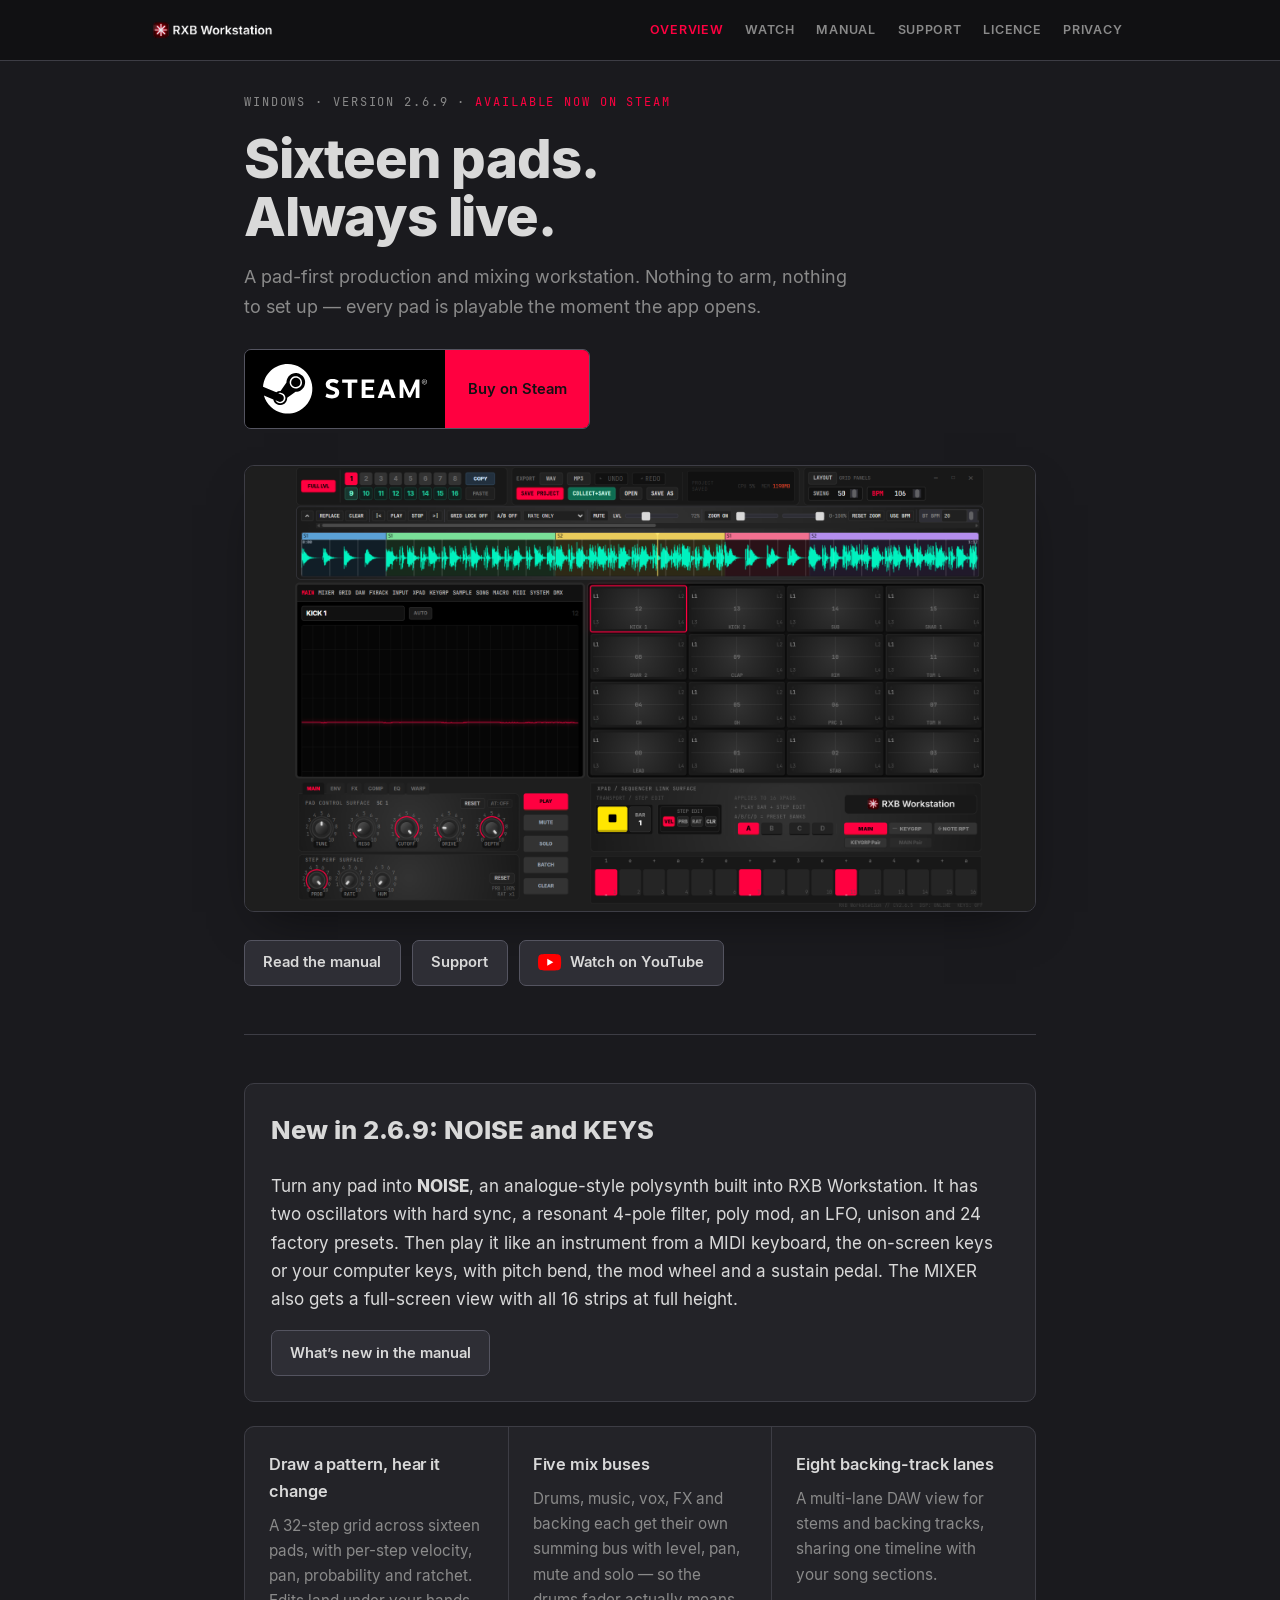
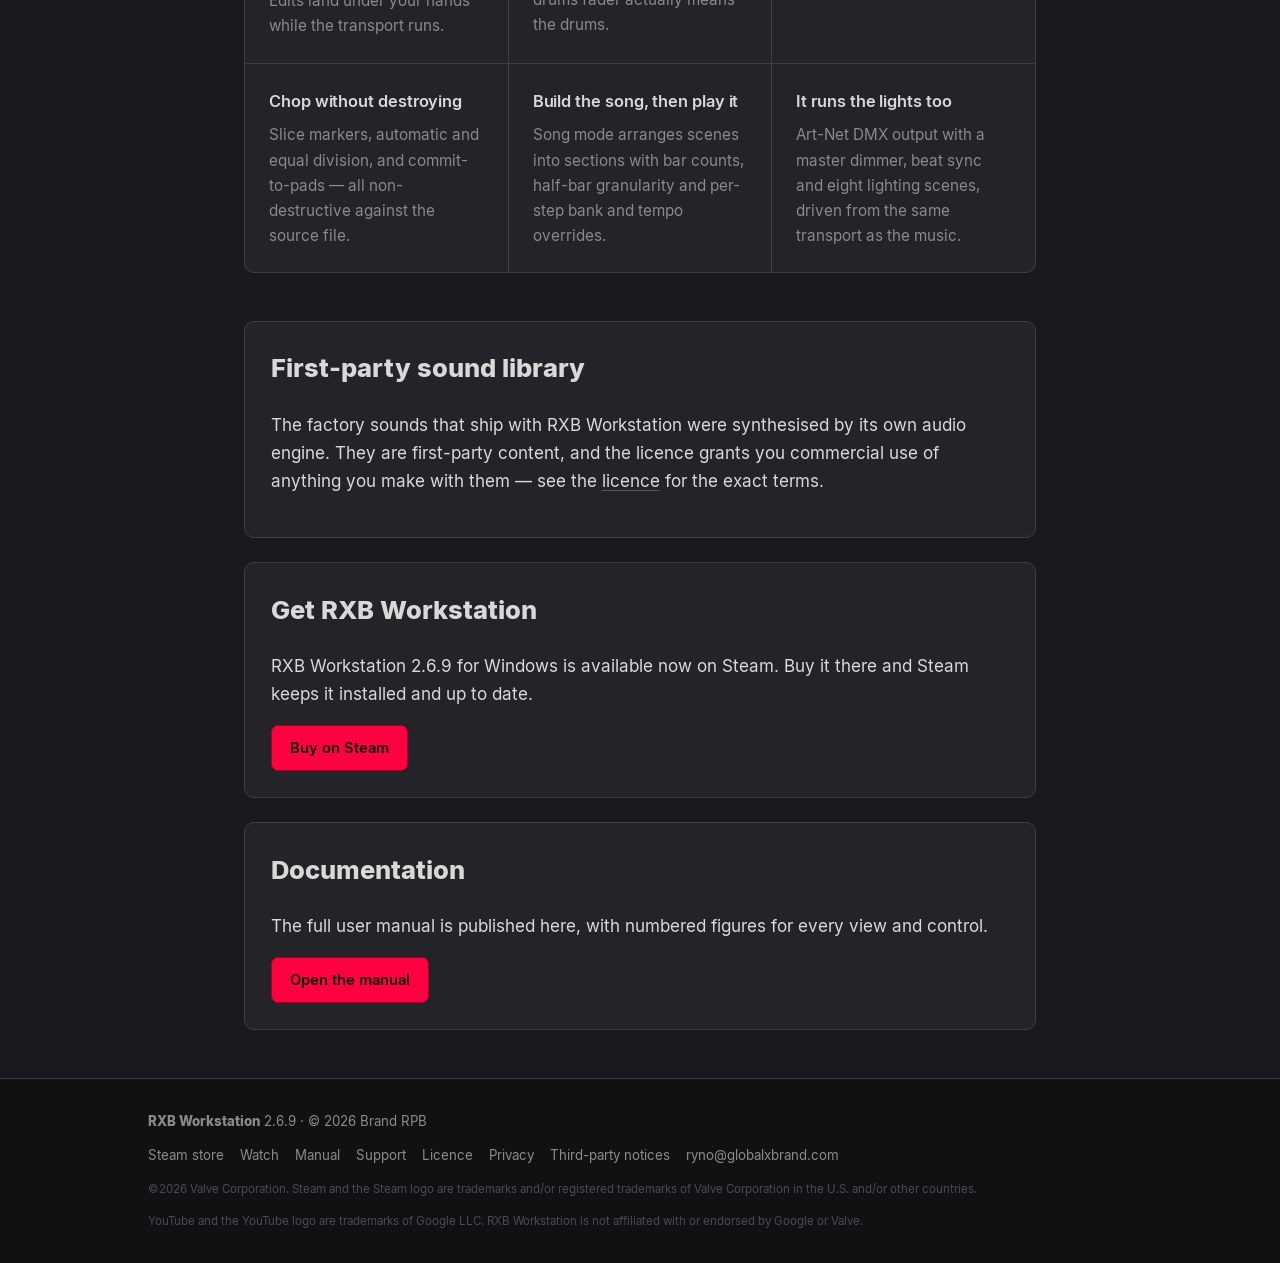
==== commit 20ce628a: "Website for 2.6.9: NOISE and KEYS, MIXER full screen Version strings 2.6.9; a New in 2.6.9 panel on " ====
--- a/index.html
+++ b/index.html
@@ -26,7 +26,7 @@
 
 
 <section class="hero">
-  <p class="kicker">Windows &middot; Version 2.6.8 &middot; <a href="https://store.steampowered.com/app/5157640/RXB_Workstation/">Available now on Steam</a></p>
+  <p class="kicker">Windows &middot; Version 2.6.9 &middot; <a href="https://store.steampowered.com/app/5157640/RXB_Workstation/">Available now on Steam</a></p>
   <h1>Sixteen pads.<br>Always live.</h1>
   <p class="lede">A pad-first production and mixing workstation. Nothing to arm, nothing to set up &mdash; every pad is playable the moment the app opens.</p>
   <p class="cta-row">
@@ -44,6 +44,12 @@
     <a class="btn" href="support/">Support</a>
     <a class="btn btn--yt" href="https://youtu.be/3pBZtnB1dpY"><svg class="yt-icon" viewBox="0 0 28 20" width="28" height="20" aria-hidden="true" focusable="false"><path fill="#FF0000" d="M27.4 3.1A3.5 3.5 0 0 0 24.9.6C22.7 0 14 0 14 0S5.3 0 3.1.6A3.5 3.5 0 0 0 .6 3.1C0 5.3 0 10 0 10s0 4.7.6 6.9a3.5 3.5 0 0 0 2.5 2.5C5.3 20 14 20 14 20s8.7 0 10.9-.6a3.5 3.5 0 0 0 2.5-2.5C28 14.7 28 10 28 10s0-4.7-.6-6.9z"/><path fill="#fff" d="M11.2 14.3 18.5 10l-7.3-4.3z"/></svg>Watch on YouTube</a>
   </p>
+</section>
+
+<section class="panel">
+  <h2>New in 2.6.9: NOISE and KEYS</h2>
+  <p>Turn any pad into <strong>NOISE</strong>, an analogue-style polysynth built into RXB Workstation. It has two oscillators with hard sync, a resonant 4-pole filter, poly mod, an LFO, unison and 24 factory presets. Then play it like an instrument from a MIDI keyboard, the on-screen keys or your computer keys, with pitch bend, the mod wheel and a sustain pedal. The MIXER also gets a full-screen view with all 16 strips at full height.</p>
+  <p class="cta-row"><a class="btn" href="manual/#addendum-november-12-2026-cv2-6-9">What&rsquo;s new in the manual</a></p>
 </section>
 
 <section class="grid-3">
@@ -80,7 +86,7 @@
 
 <section class="panel panel--buy">
   <h2>Get RXB Workstation</h2>
-  <p>RXB Workstation 2.6.8 for Windows is available now on Steam. Buy it there and Steam keeps it installed and up to date.</p>
+  <p>RXB Workstation 2.6.9 for Windows is available now on Steam. Buy it there and Steam keeps it installed and up to date.</p>
   <p class="cta-row"><a class="btn btn--primary" href="https://store.steampowered.com/app/5157640/RXB_Workstation/">Buy on Steam</a></p>
 </section>
 
@@ -93,7 +99,7 @@
 </main>
 <footer class="site-foot">
   <div class="wrap foot-inner">
-    <p><strong>RXB Workstation</strong> 2.6.8 &middot; &copy; 2026 Brand RPB</p>
+    <p><strong>RXB Workstation</strong> 2.6.9 &middot; &copy; 2026 Brand RPB</p>
     <nav aria-label="Footer">
       <a href="https://store.steampowered.com/app/5157640/RXB_Workstation/">Steam store</a>
       <a href="watch/">Watch</a>
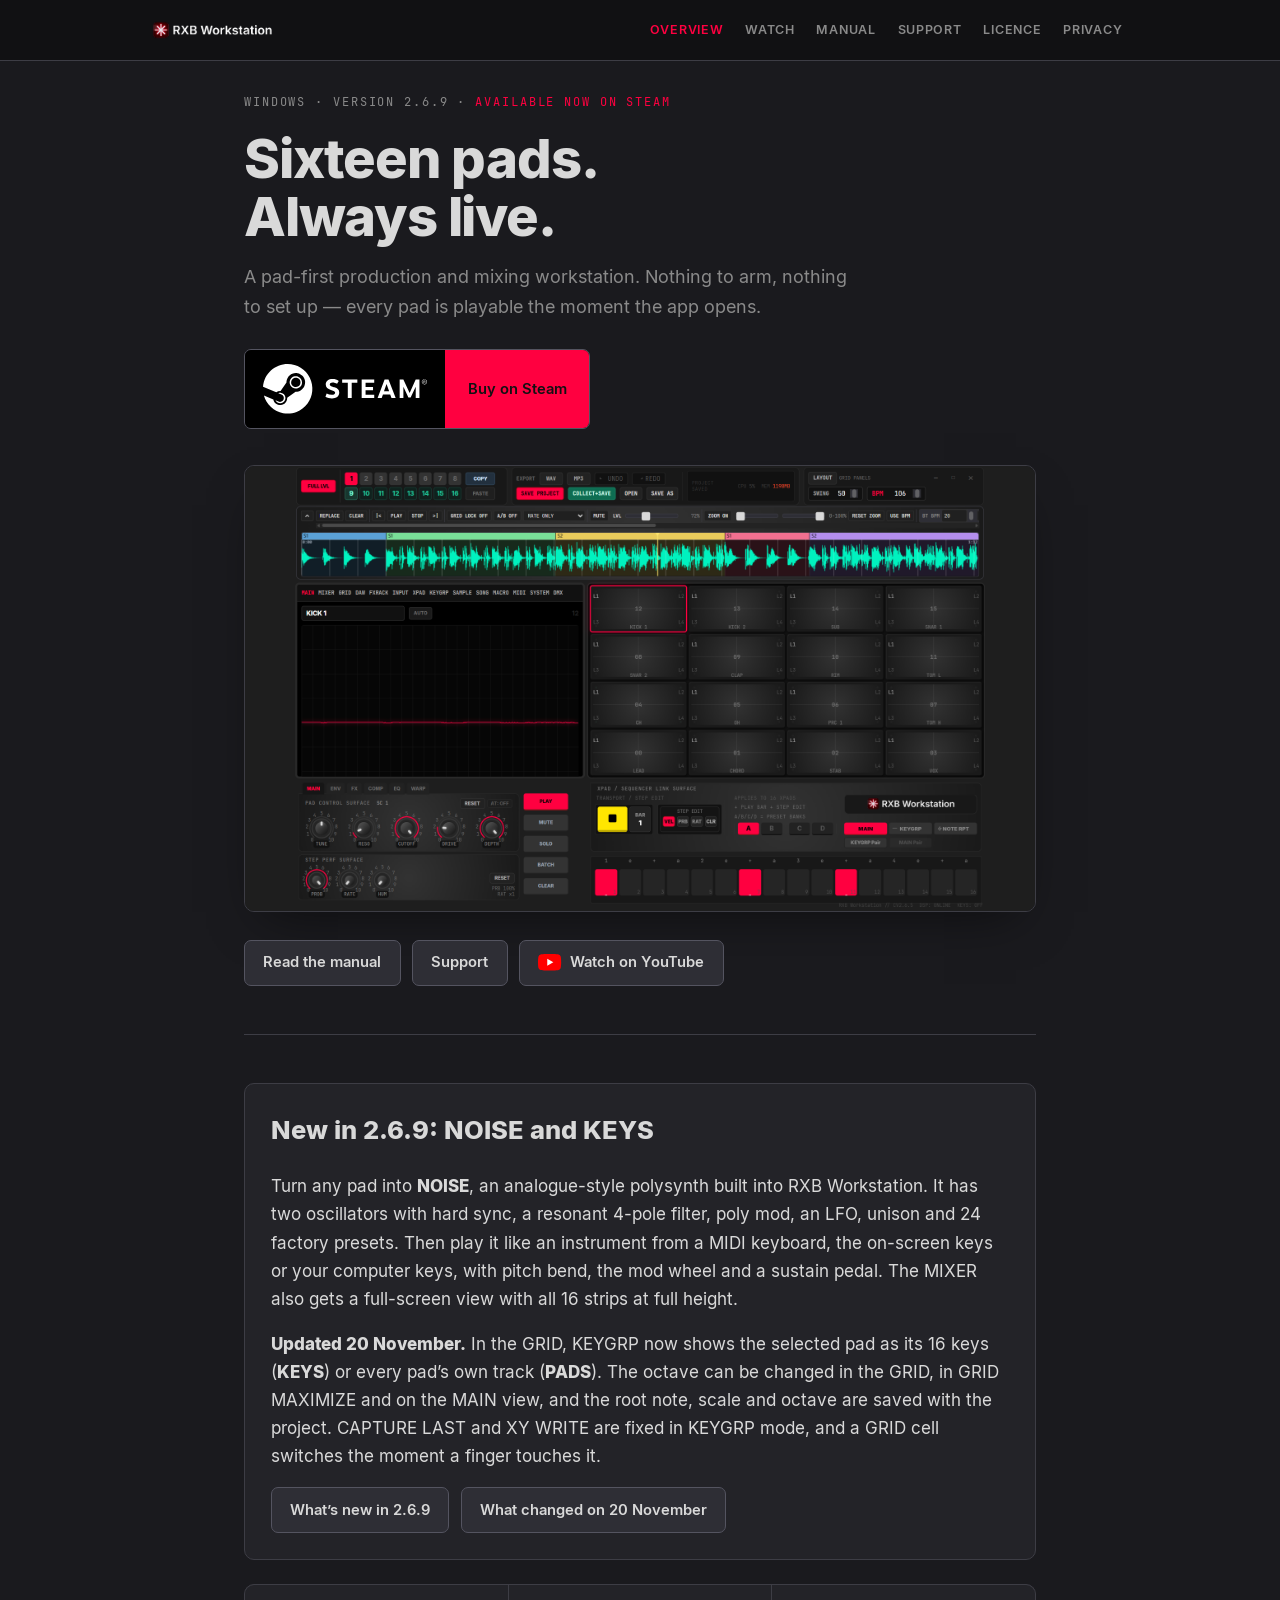
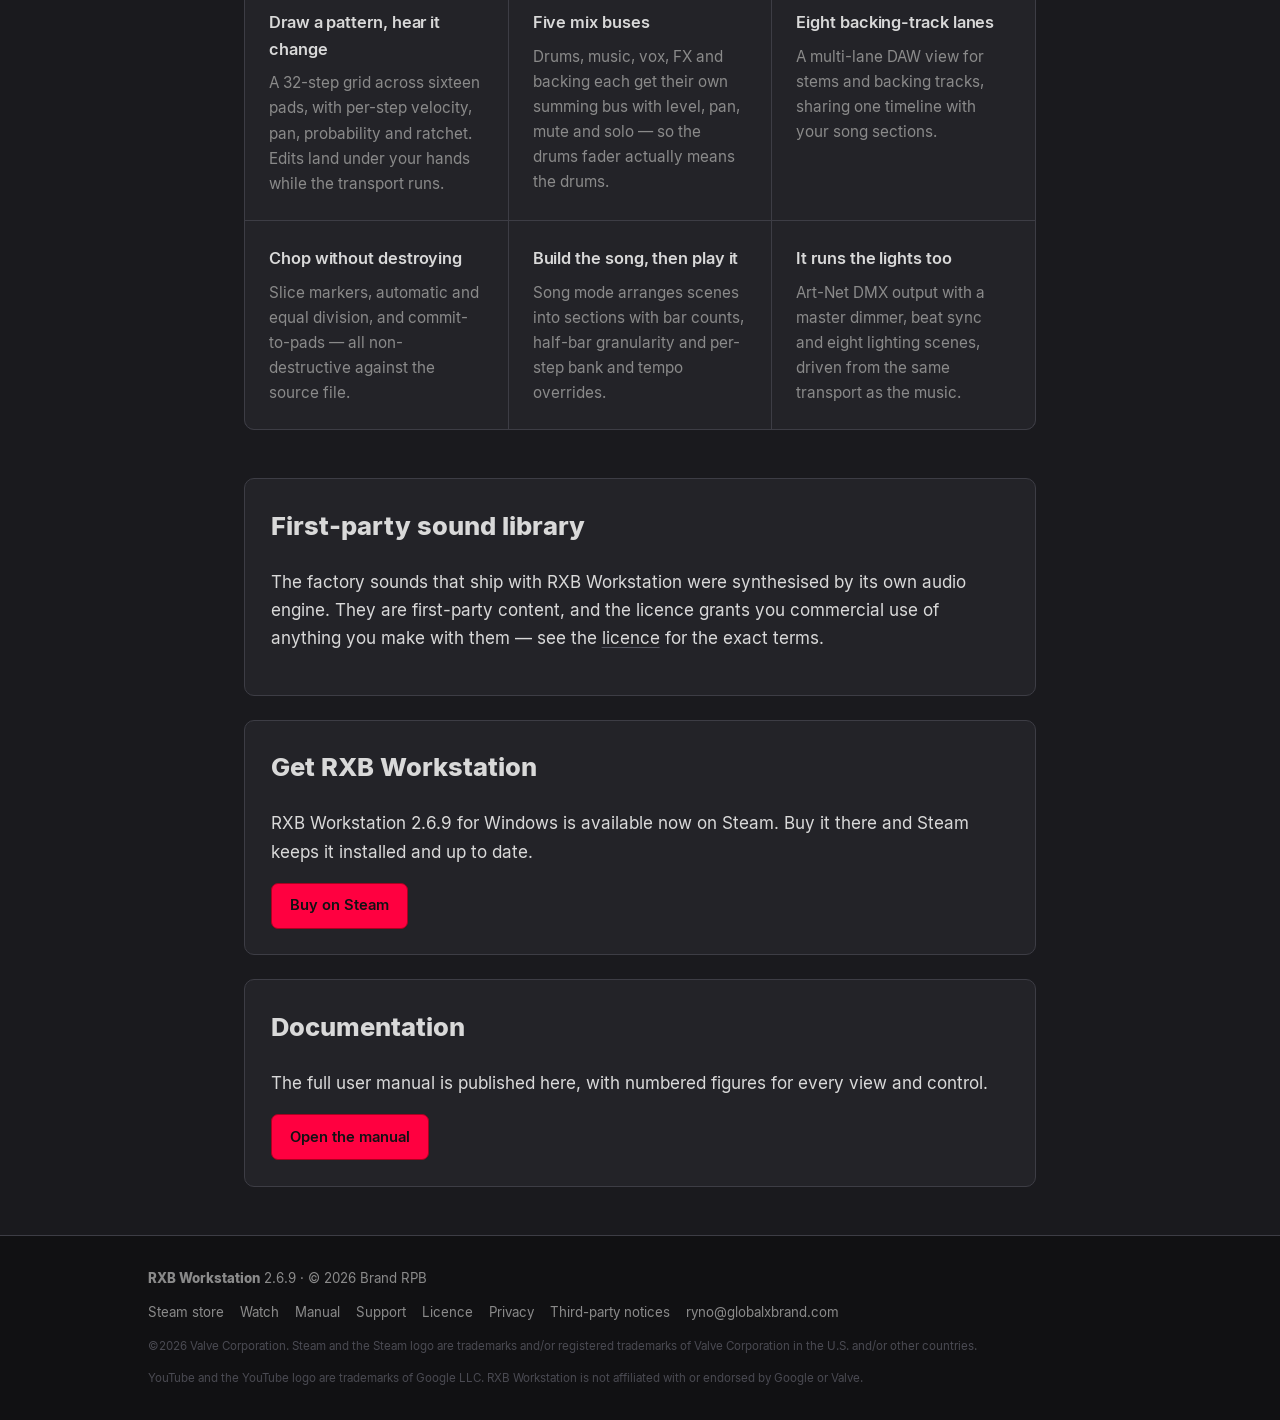
==== commit c8978c42: "Website for the 2.6.9 update of 20 Nov: KEYS | PADS, octave control, saved key Home page: the "New i" ====
--- a/index.html
+++ b/index.html
@@ -49,7 +49,11 @@
 <section class="panel">
   <h2>New in 2.6.9: NOISE and KEYS</h2>
   <p>Turn any pad into <strong>NOISE</strong>, an analogue-style polysynth built into RXB Workstation. It has two oscillators with hard sync, a resonant 4-pole filter, poly mod, an LFO, unison and 24 factory presets. Then play it like an instrument from a MIDI keyboard, the on-screen keys or your computer keys, with pitch bend, the mod wheel and a sustain pedal. The MIXER also gets a full-screen view with all 16 strips at full height.</p>
-  <p class="cta-row"><a class="btn" href="manual/#addendum-november-12-2026-cv2-6-9">What&rsquo;s new in the manual</a></p>
+  <p><strong>Updated 20 November.</strong> In the GRID, KEYGRP now shows the selected pad as its 16 keys (<strong>KEYS</strong>) or every pad&rsquo;s own track (<strong>PADS</strong>). The octave can be changed in the GRID, in GRID MAXIMIZE and on the MAIN view, and the root note, scale and octave are saved with the project. CAPTURE LAST and XY WRITE are fixed in KEYGRP mode, and a GRID cell switches the moment a finger touches it.</p>
+  <p class="cta-row">
+    <a class="btn" href="manual/#addendum-november-12-2026-cv2-6-9">What&rsquo;s new in 2.6.9</a>
+    <a class="btn" href="manual/#addendum-november-20-2026-cv2-6-9-update">What changed on 20 November</a>
+  </p>
 </section>
 
 <section class="grid-3">
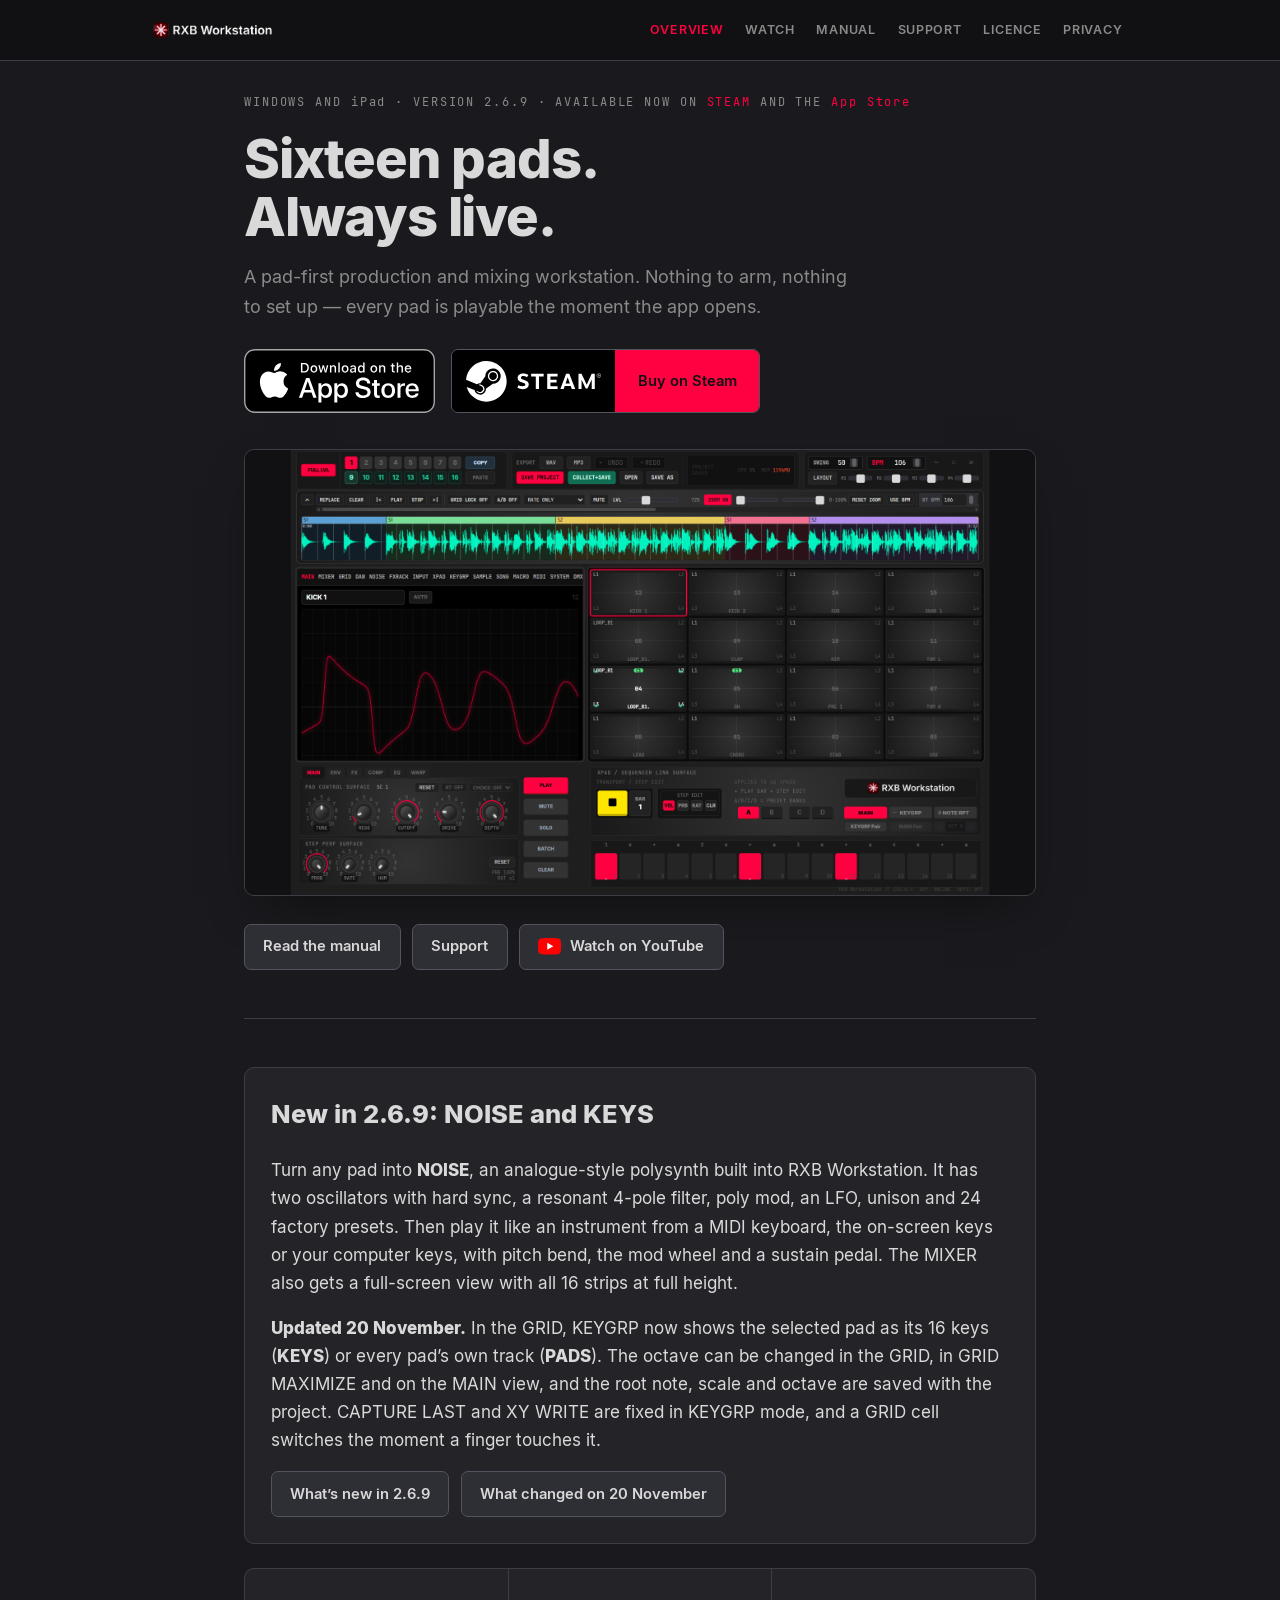
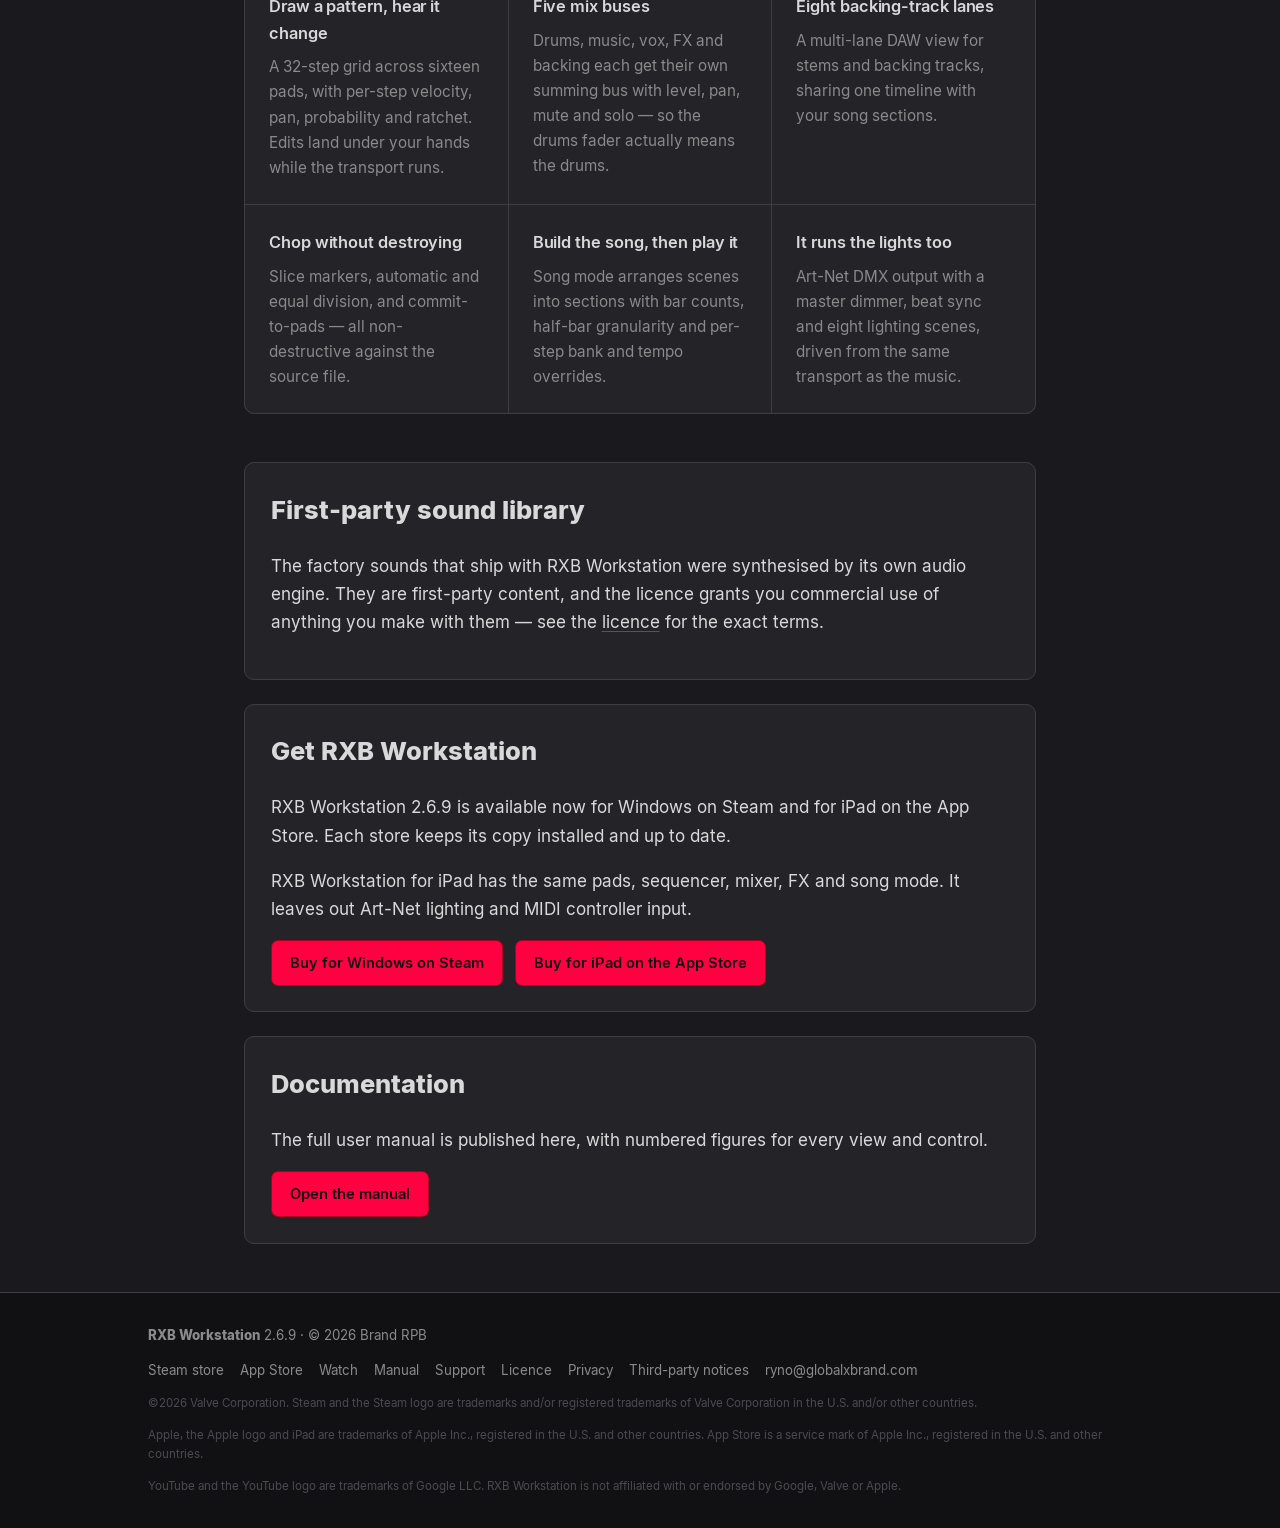
==== commit 08cab49b: "Website: App Store link for the iPad app (live 23 Nov) - Home hero: Apple's black "Download on the A" ====
--- a/index.html
+++ b/index.html
@@ -10,7 +10,7 @@
 <meta property="og:description" content="RXB Workstation is a pad-first production and mixing workstation for Windows: sixteen live pads, five mix buses, eight backing-track lanes, song mode and Art-Net lighting.">
 <meta property="og:type" content="website">
 <link rel="icon" href="assets/img/icon.png">
-<link rel="stylesheet" href="assets/css/site.css?v=86a3a8f6db">
+<link rel="stylesheet" href="assets/css/site.css?v=8fad82623c">
 </head>
 <body>
 <a class="skip" href="#main">Skip to content</a>
@@ -26,12 +26,15 @@
 
 
 <section class="hero">
-  <p class="kicker">Windows &middot; Version 2.6.9 &middot; <a href="https://store.steampowered.com/app/5157640/RXB_Workstation/">Available now on Steam</a></p>
+  <p class="kicker">Windows and <span class="tm">iPad</span> &middot; Version 2.6.9 &middot; Available now on <a href="https://store.steampowered.com/app/5157640/RXB_Workstation/">Steam</a> and the <a href="https://apps.apple.com/app/id6834072824"><span class="tm">App Store</span></a></p>
   <h1>Sixteen pads.<br>Always live.</h1>
   <p class="lede">A pad-first production and mixing workstation. Nothing to arm, nothing to set up &mdash; every pad is playable the moment the app opens.</p>
-  <p class="cta-row">
+  <p class="cta-row cta-row--stores">
+    <a class="appstore-badge" href="https://apps.apple.com/app/id6834072824" aria-label="Download RXB Workstation for iPad on the App Store">
+      <img src="assets/img/app-store-badge-black.svg" width="191" height="64" alt="Download on the App Store">
+    </a>
     <a class="steam-buy" href="https://store.steampowered.com/app/5157640/RXB_Workstation/">
-      <span class="steam-buy__logo"><img src="assets/img/steam-logo-white.svg" width="164" height="50" alt=""></span>
+      <span class="steam-buy__logo"><img src="assets/img/steam-logo-white.svg" width="134" height="41" alt=""></span>
       <span class="steam-buy__label">Buy on Steam</span>
     </a>
   </p>
@@ -90,8 +93,12 @@
 
 <section class="panel panel--buy">
   <h2>Get RXB Workstation</h2>
-  <p>RXB Workstation 2.6.9 for Windows is available now on Steam. Buy it there and Steam keeps it installed and up to date.</p>
-  <p class="cta-row"><a class="btn btn--primary" href="https://store.steampowered.com/app/5157640/RXB_Workstation/">Buy on Steam</a></p>
+  <p>RXB Workstation 2.6.9 is available now for Windows on Steam and for iPad on the App Store. Each store keeps its copy installed and up to date.</p>
+  <p>RXB Workstation for iPad has the same pads, sequencer, mixer, FX and song mode. It leaves out Art-Net lighting and MIDI controller input.</p>
+  <p class="cta-row">
+    <a class="btn btn--primary" href="https://store.steampowered.com/app/5157640/RXB_Workstation/">Buy for Windows on Steam</a>
+    <a class="btn btn--primary" href="https://apps.apple.com/app/id6834072824">Buy for iPad on the App Store</a>
+  </p>
 </section>
 
 <section class="panel">
@@ -106,6 +113,7 @@
     <p><strong>RXB Workstation</strong> 2.6.9 &middot; &copy; 2026 Brand RPB</p>
     <nav aria-label="Footer">
       <a href="https://store.steampowered.com/app/5157640/RXB_Workstation/">Steam store</a>
+      <a href="https://apps.apple.com/app/id6834072824">App Store</a>
       <a href="watch/">Watch</a>
       <a href="manual/">Manual</a>
       <a href="support/">Support</a>
@@ -115,7 +123,8 @@
       <a href="mailto:ryno@globalxbrand.com">ryno@globalxbrand.com</a>
     </nav>
     <p class="foot-legal">&copy;2026 Valve Corporation. Steam and the Steam logo are trademarks and/or registered trademarks of Valve Corporation in the U.S. and/or other countries.</p>
-    <p class="foot-legal">YouTube and the YouTube logo are trademarks of Google LLC. RXB Workstation is not affiliated with or endorsed by Google or Valve.</p>
+    <p class="foot-legal">Apple, the Apple logo and iPad are trademarks of Apple Inc., registered in the U.S. and other countries. App Store is a service mark of Apple Inc., registered in the U.S. and other countries.</p>
+    <p class="foot-legal">YouTube and the YouTube logo are trademarks of Google LLC. RXB Workstation is not affiliated with or endorsed by Google, Valve or Apple.</p>
   </div>
 </footer>
 </body>
--- a/assets/css/site.css
+++ b/assets/css/site.css
@@ -88,18 +88,37 @@
 .lede{font-size:1.12rem;color:var(--text-2);max-width:38rem;margin:0 0 1.75rem}
 .cta-row{display:flex;flex-wrap:wrap;gap:.7rem;margin:0;align-items:stretch}
 /* Buy on Steam: one link, two segments. The logo segment keeps Valve's
-   minimums - 50px tall, clear space of at least the locomotive-crank
-   diameter (~12.5px at this size) on every side, white on black - and the
-   words sit in their own segment, outside that clear space. */
+   clear space - at least the locomotive-crank diameter (about a quarter of
+   the logo height, ~10.25px at 41px) on every side, white on black - and the
+   words sit in their own segment, outside that clear space.
+   KNOWN DEVIATION (owner, 24 Nov 2026): the logo is 41px tall, below Valve's
+   50px on-screen minimum, so the button is 64px (41 + 2x10.5 + 2x1 border)
+   and matches the App Store badge at a smaller size. To restore Valve's
+   minimum: 50px logo, 14px 18px padding, and the badge back to 80px with a
+   20px gap. See brand/steam/README.md. */
 .steam-buy{display:inline-flex;align-items:stretch;border:1px solid var(--line-strong);
   border-radius:7px;overflow:hidden;text-decoration:none}
-.steam-buy__logo{display:flex;align-items:center;padding:14px 18px;background:#000;line-height:0}
-.steam-buy__logo img{display:block;height:50px;width:auto;max-width:none}
+.steam-buy__logo{display:flex;align-items:center;padding:10.5px 14px;background:#000;line-height:0}
+.steam-buy__logo img{display:block;height:41px;width:auto;max-width:none}
 .steam-buy__label{display:flex;align-items:center;justify-content:center;padding:0 1.4rem;
   background:var(--accent);color:var(--on-accent);font-weight:600;font-size:.92rem}
 .steam-buy:hover .steam-buy__label{background:#ff2457}
 .steam-buy:hover{border-color:var(--text-2)}
 .steam-buy:focus-visible{outline:2px solid var(--accent);outline-offset:2px}
+/* App Store badge: Apple's artwork, unaltered, 64px tall - the Buy on Steam
+   button's full height, so the two sit as a matched pair (owner, 24 Nov
+   2026: same heights, then smaller). Apple's minimum is 40px.
+   Apple asks for clear space of a quarter of the badge height (16px) on every
+   side, so the store row's gap is 16px, across and when it wraps; above and
+   below, the lede and hero-shot margins are wider than that.
+   Rules: brand/apple/README.md. */
+.cta-row--stores{gap:16px}
+.appstore-badge{display:inline-flex;align-items:center;line-height:0;border-radius:11px}
+.appstore-badge img{display:block;height:64px;width:auto;max-width:none}
+.appstore-badge:focus-visible{outline:2px solid var(--accent);outline-offset:2px}
+/* Apple marks keep their own case inside the upper-case kicker
+   ("iPad" is never written in capitals). */
+.kicker .tm{text-transform:none}
 .btn{display:inline-flex;align-items:center;justify-content:center;text-align:center;padding:.62rem 1.15rem;border-radius:7px;
   border:1px solid var(--line-strong);background:var(--widget);color:var(--text);
   font-weight:600;font-size:.92rem;text-decoration:none}
